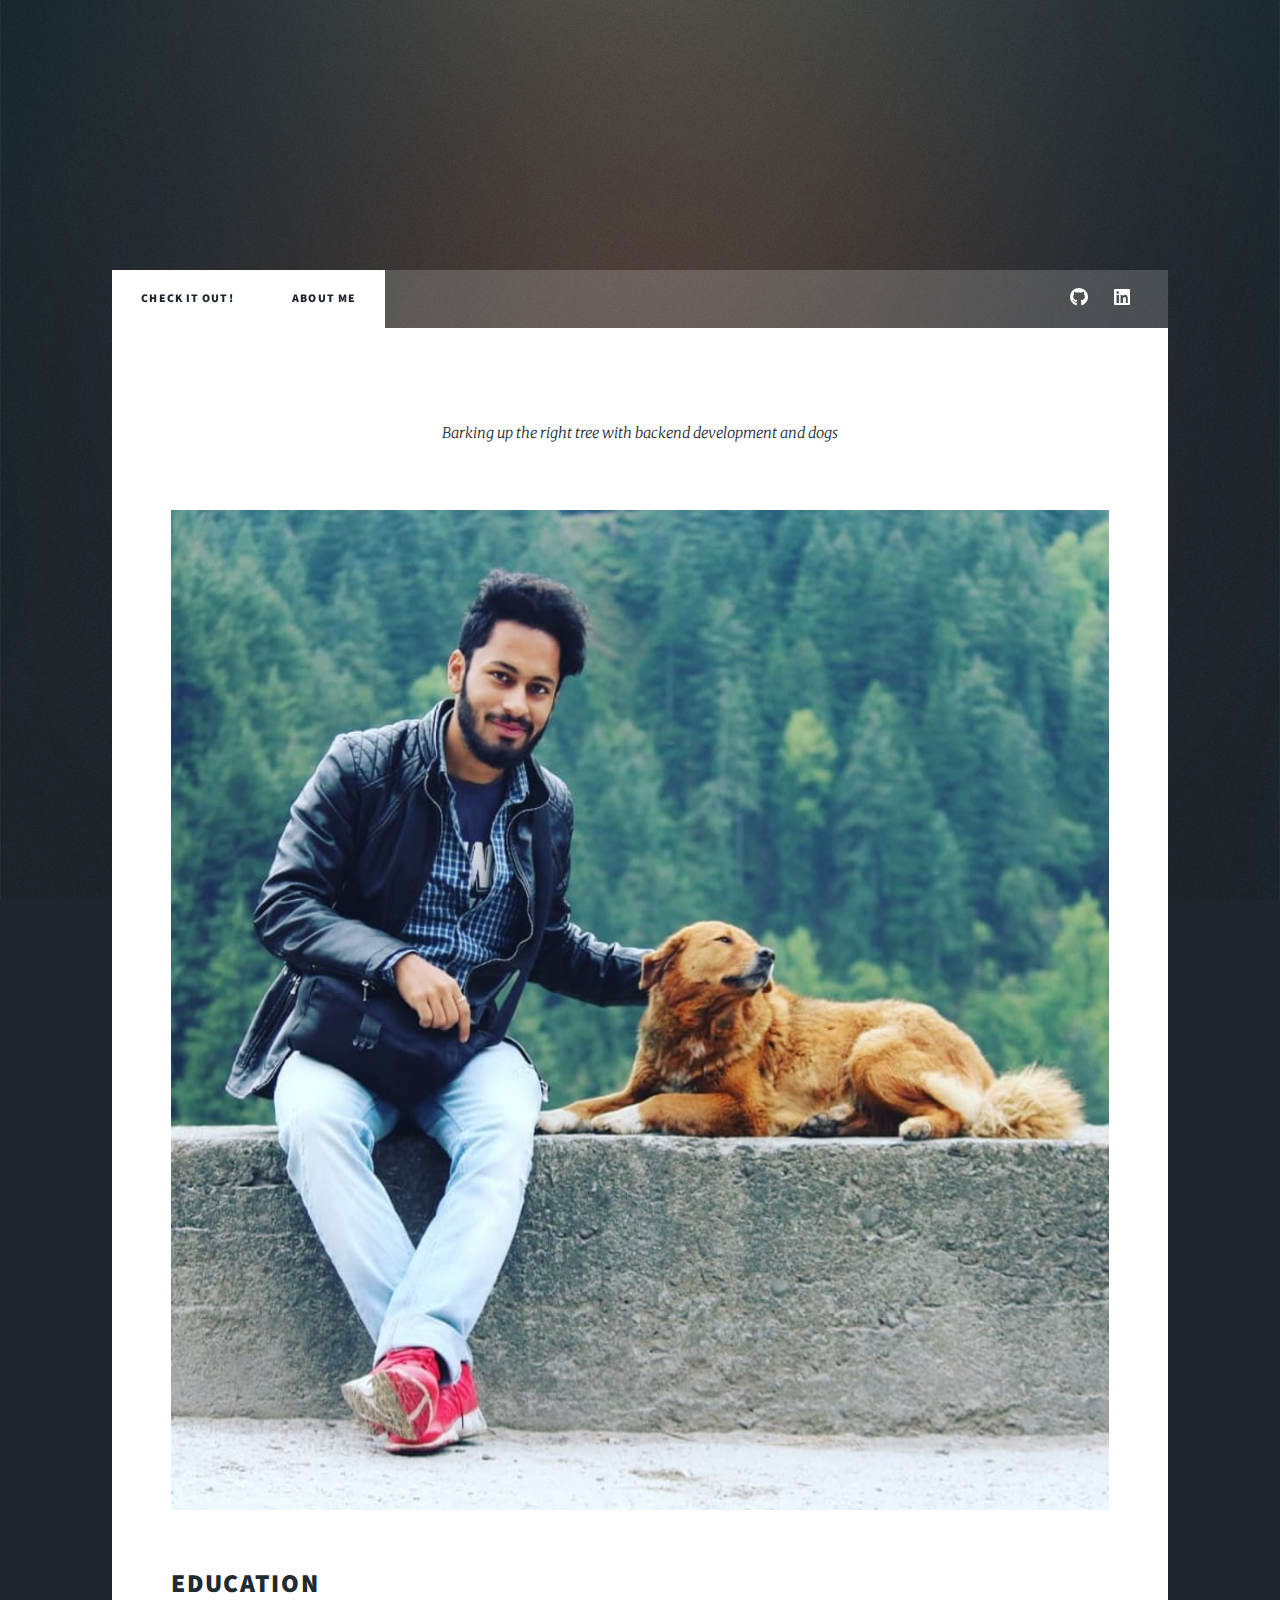
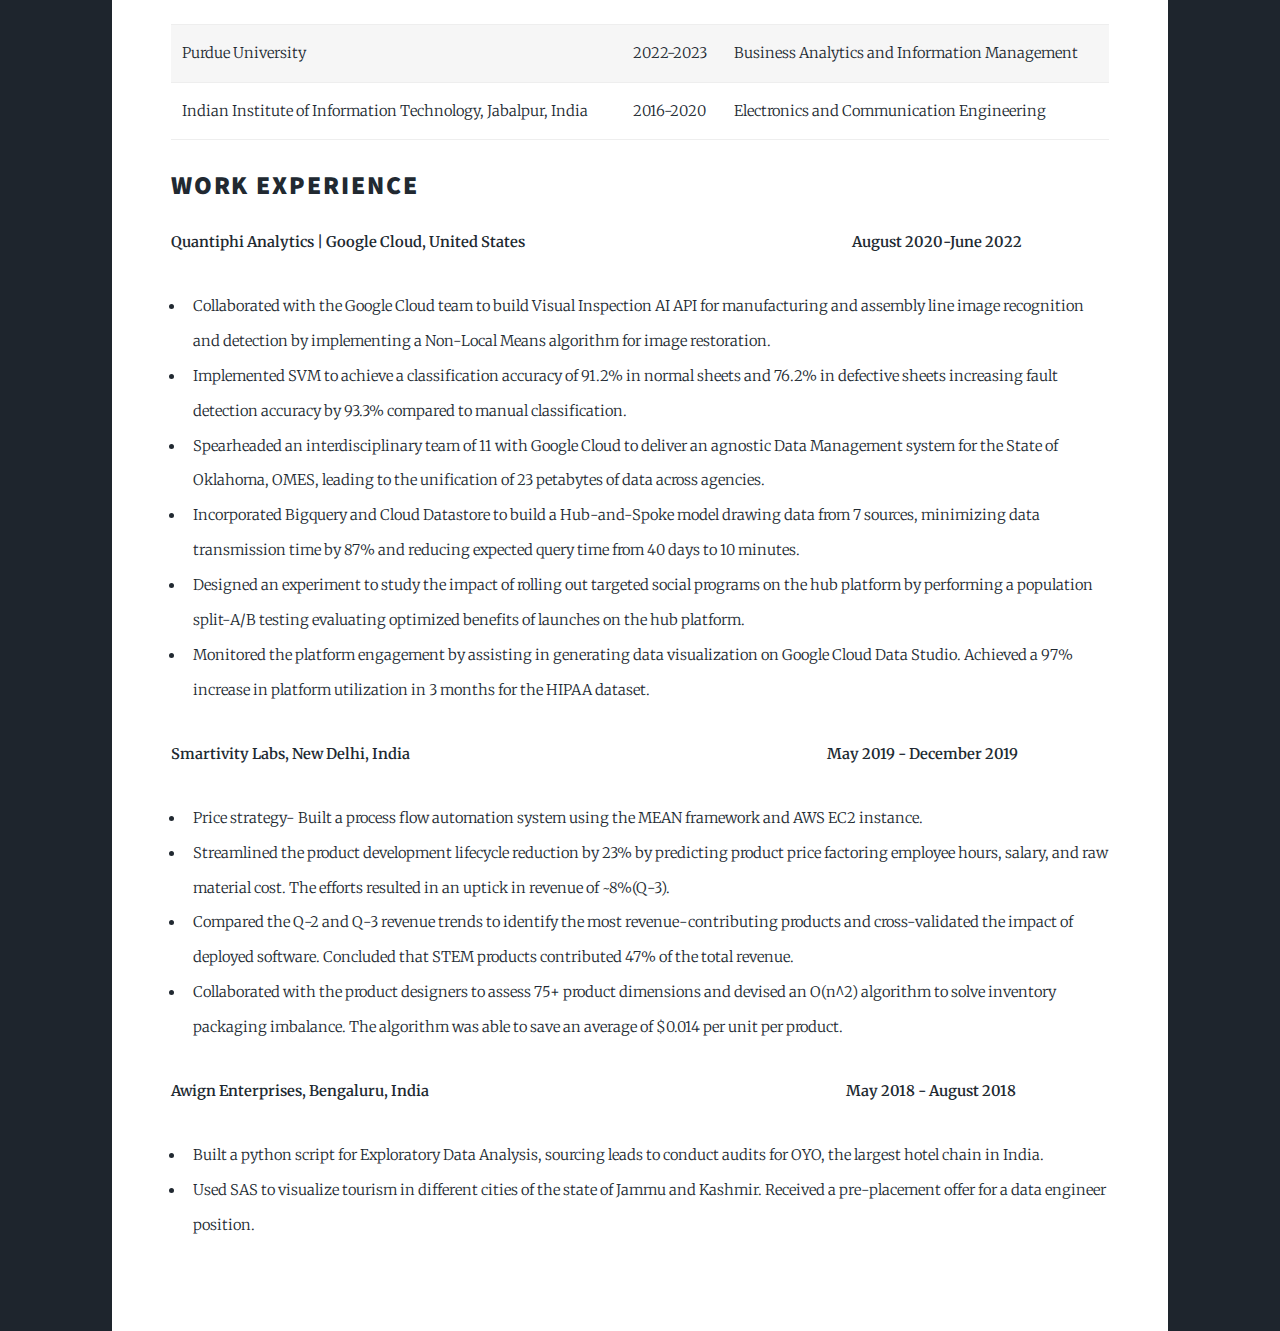
==== generic.html @ 8e13ec9f "Initial Commit" ====
<!DOCTYPE HTML>

<html>
	<head>
		<title>About Me</title>
		<meta charset="utf-8" />
		<meta name="viewport" content="width=device-width, initial-scale=1, user-scalable=no" />
		<link rel="stylesheet" href="assets/css/main.css" />
		<noscript><link rel="stylesheet" href="assets/css/noscript.css" /></noscript>
	</head>
	<body class="is-preload">

		<!-- Wrapper -->
			<div id="wrapper">

				<!-- Header -->
					<header id="header">
						<!-- <a href="" class="logo">About Me</a> -->
					</header> -->

				<!-- Nav -->
				<nav id="nav">
					<ul class="links">
						<li class="active"><a href="index.html">Check it out!</a></li>
						<li class="active"><a href="generic.html">About Me</a></li>
						<!-- x -->
					</ul>
					<ul class="icons">
						<!-- <li><a href="#" class="icon brands fa-twitter"><span class="label">Twitter</span></a></li> -->
						<!-- <li><a href="#" class="icon brands fa-facebook-f"><span class="label">Facebook</span></a></li> -->
						<!-- <li><a href="#" class="icon brands fa-instagram"><span class="label">Instagram</span></a></li> -->
						<li><a href="https://github.com/hubHarshit" class="icon brands fa-github"><span class="label">GitHub</span></a></li>
						<li><a href="https://www.linkedin.com/in/harshit-pant/" class="icon brands fa-linkedin"><span class="label">LinkedIn</span></a></li>
					</ul>
				</nav>

				<!-- Main -->
					<div id="main">

						<!-- Post -->
							<section class="post">
								<header class="major">
									<!-- <span class="date">April 25, 2017</span> -->
									<!-- <h1>Barking up the right tree with backend development and dogs</h1> -->
									<p>Barking up the right tree with backend development and dogs</p>
								</header>
								<div class="image main"><img class="profile" src="images/profile.jpeg" alt="" /></div>
								<!-- <div class="column-2a"> -->
								<h2>Education</h2>
								<table class="table-style">
									<tr>
									  <td>Purdue University</td>
									  <td>2022-2023</td>
									  <td>Business Analytics and Information Management</td>
									</tr>
									<tr>
									  <td>Indian Institute of Information Technology, Jabalpur, India</td>
									  <td>2016-2020</td>
									  <td>Electronics and Communication Engineering</td>
									</tr>
									
								  </table>
								  <!-- </div> -->
								<h2>Work Experience</h2>
								<p><b>Quantiphi Analytics | Google Cloud, United States</b> &nbsp&nbsp&nbsp&nbsp&nbsp&nbsp&nbsp&nbsp&nbsp&nbsp&nbsp&nbsp&nbsp&nbsp&nbsp&nbsp&nbsp&nbsp&nbsp&nbsp&nbsp&nbsp&nbsp&nbsp&nbsp&nbsp&nbsp&nbsp&nbsp&nbsp&nbsp&nbsp&nbsp&nbsp&nbsp&nbsp&nbsp&nbsp&nbsp&nbsp&nbsp&nbsp&nbsp&nbsp&nbsp&nbsp&nbsp&nbsp&nbsp&nbsp&nbsp&nbsp&nbsp&nbsp&nbsp&nbsp&nbsp&nbsp&nbsp&nbsp&nbsp&nbsp&nbsp&nbsp&nbsp&nbsp&nbsp&nbsp&nbsp&nbsp&nbsp&nbsp&nbsp&nbsp&nbsp&nbsp&nbsp&nbsp&nbsp&nbsp&nbsp&nbsp&nbsp&nbsp&nbsp&nbsp&nbsp&nbsp&nbsp&nbsp&nbsp&nbsp&nbsp&nbsp&nbsp&nbsp&nbsp&nbsp&nbsp&nbsp&nbsp&nbsp&nbsp&nbsp&nbsp&nbsp&nbsp <b>August 2020-June 2022</b></p>
								<!-- <p><i>Data Scientist | Framework Engineer</i></p> -->
								<ul>
									<li>Collaborated with the Google Cloud team to build Visual Inspection AI API for manufacturing and assembly line 
										image recognition and detection by implementing a Non-Local Means algorithm for image restoration.</li>
									<li>Implemented SVM to achieve a classification accuracy of 91.2% in normal sheets and 76.2% in 
										defective sheets increasing fault detection accuracy by 93.3% compared to manual classification.</li>
									<li>Spearheaded an interdisciplinary team of 11 with Google Cloud to deliver an agnostic Data Management system 
										for the State of Oklahoma, OMES, leading to the unification of 23 petabytes of data across agencies.</li>
									<li>Incorporated Bigquery and Cloud Datastore to build a Hub-and-Spoke model drawing data from 7 sources,
										minimizing data transmission time by 87% and reducing expected query time from 40 days to 10 minutes.</li>
									<li>Designed an experiment to study the impact of rolling out targeted social programs on the hub platform by 
										performing a population split-A/B testing evaluating optimized benefits of launches on the hub platform.</li>
									<li>Monitored the platform engagement by assisting in generating data visualization on Google Cloud Data Studio. 
										Achieved a 97% increase in platform utilization in 3 months for the HIPAA dataset.</li>
								</ul>
		
								
								<p><b>Smartivity Labs, New Delhi, India</b> &nbsp &nbsp &nbsp &nbsp &nbsp &nbsp &nbsp&nbsp&nbsp &nbsp&nbsp&nbsp&nbsp&nbsp&nbsp&nbsp&nbsp&nbsp&nbsp&nbsp&nbsp&nbsp&nbsp&nbsp&nbsp&nbsp&nbsp&nbsp&nbsp&nbsp&nbsp&nbsp&nbsp&nbsp&nbsp&nbsp&nbsp&nbsp&nbsp&nbsp&nbsp&nbsp&nbsp&nbsp&nbsp&nbsp&nbsp&nbsp&nbsp&nbsp&nbsp&nbsp&nbsp&nbsp&nbsp&nbsp&nbsp&nbsp&nbsp&nbsp&nbsp&nbsp&nbsp&nbsp&nbsp&nbsp&nbsp&nbsp&nbsp&nbsp&nbsp&nbsp&nbsp&nbsp&nbsp&nbsp&nbsp&nbsp&nbsp&nbsp&nbsp&nbsp&nbsp&nbsp&nbsp&nbsp&nbsp&nbsp&nbsp&nbsp&nbsp&nbsp&nbsp&nbsp&nbsp&nbsp&nbsp&nbsp&nbsp&nbsp&nbsp&nbsp&nbsp&nbsp&nbsp&nbsp&nbsp&nbsp&nbsp&nbsp&nbsp&nbsp&nbsp&nbsp&nbsp&nbsp&nbsp&nbsp&nbsp&nbsp&nbsp&nbsp&nbsp&nbsp&nbsp&nbsp&nbsp&nbsp&nbsp&nbsp <b>May 2019 - December 2019</b></p>
								<ul>
									<li>Price strategy- Built a process flow automation system using the MEAN framework and AWS EC2 instance.</li>
									<li>Streamlined the product development lifecycle reduction by 23% by predicting product price factoring employee 
										hours, salary, and raw material cost. The efforts resulted in an uptick in revenue of ~8%(Q-3).</li>
									<li>Compared the Q-2 and Q-3 revenue trends to identify the most revenue-contributing products and cross-validated 
										the impact of deployed software. Concluded that STEM products contributed 47% of the total revenue.
										</li>
									<li>Collaborated with the product designers to assess 75+ product dimensions and devised an O(n^2) algorithm to 
										solve inventory packaging imbalance. The algorithm was able to save an average of $0.014 per unit per product.</li>

								</ul>

								<p><b>Awign Enterprises, Bengaluru, India</b> &nbsp &nbsp &nbsp &nbsp &nbsp &nbsp &nbsp&nbsp&nbsp &nbsp&nbsp&nbsp&nbsp&nbsp&nbsp&nbsp&nbsp&nbsp&nbsp&nbsp&nbsp&nbsp&nbsp&nbsp&nbsp&nbsp&nbsp&nbsp&nbsp&nbsp&nbsp&nbsp&nbsp&nbsp&nbsp&nbsp&nbsp&nbsp&nbsp&nbsp&nbsp&nbsp&nbsp&nbsp&nbsp&nbsp&nbsp&nbsp&nbsp&nbsp&nbsp&nbsp&nbsp&nbsp&nbsp&nbsp&nbsp&nbsp&nbsp&nbsp&nbsp&nbsp&nbsp&nbsp&nbsp&nbsp&nbsp&nbsp&nbsp&nbsp&nbsp&nbsp&nbsp&nbsp&nbsp&nbsp&nbsp&nbsp&nbsp&nbsp&nbsp&nbsp&nbsp&nbsp&nbsp&nbsp&nbsp&nbsp&nbsp&nbsp&nbsp&nbsp&nbsp&nbsp&nbsp&nbsp&nbsp&nbsp&nbsp&nbsp&nbsp&nbsp&nbsp&nbsp&nbsp&nbsp&nbsp&nbsp&nbsp&nbsp&nbsp&nbsp&nbsp&nbsp&nbsp&nbsp&nbsp&nbsp&nbsp&nbsp&nbsp&nbsp&nbsp&nbsp&nbsp&nbsp&nbsp&nbsp&nbsp&nbsp <b>May 2018 - August 2018</b></p>
								<ul>
									<li>Built a python script for Exploratory Data Analysis, sourcing leads to conduct audits for OYO, the largest 
										hotel chain in India.</li>
									<li>Used SAS to visualize tourism in different cities of the state of Jammu and Kashmir. Received a pre-placement
										offer for a data engineer position.</li>
									
								</ul>
							</section>

					</div>

				

		<!-- Scripts -->
			<script src="assets/js/jquery.min.js"></script>
			<script src="assets/js/jquery.scrollex.min.js"></script>
			<script src="assets/js/jquery.scrolly.min.js"></script>
			<script src="assets/js/browser.min.js"></script>
			<script src="assets/js/breakpoints.min.js"></script>
			<script src="assets/js/util.js"></script>
			<script src="assets/js/main.js"></script>

	</body>
</html>
---- assets/css/main.css ----
@import url(fontawesome-all.min.css);
@import url("https://fonts.googleapis.com/css?family=Merriweather:300,700,300italic,700italic|Source+Sans+Pro:900");

/*
	Massively by HTML5 UP
	html5up.net | @ajlkn
	Free for personal and commercial use under the CCA 3.0 license (html5up.net/license)
*/

html, body, div, span, applet, object,
iframe, h1, h2, h3, h4, h5, h6, p, blockquote,
pre, a, abbr, acronym, address, big, cite,
code, del, dfn, em, img, ins, kbd, q, s, samp,
small, strike, strong, sub, sup, tt, var, b,
u, i, center, dl, dt, dd, ol, ul, li, fieldset,
form, label, legend, table, caption, tbody,
tfoot, thead, tr, th, td, article, aside,
canvas, details, embed, figure, figcaption,
footer, header, hgroup, menu, nav, output, ruby,
section, summary, time, mark, audio, video {
	margin: 0;
	padding: 0;
	border: 0;
	font-size: 100%;
	font: inherit;
	vertical-align: baseline;}

article, aside, details, figcaption, figure,
footer, header, hgroup, menu, nav, section {
	display: block;}

body {
	line-height: 1;
}

ol, ul {
	list-style: none;
}

blockquote, q {
	quotes: none;
}

	blockquote:before, blockquote:after, q:before, q:after {
		content: '';
		content: none;
	}

table {
	border-collapse: collapse;
	border-spacing: 0;
}

body {
	-webkit-text-size-adjust: none;
}

mark {
	background-color: transparent;
	color: inherit;
}

input::-moz-focus-inner {
	border: 0;
	padding: 0;
}

input, select, textarea {
	-moz-appearance: none;
	-webkit-appearance: none;
	-ms-appearance: none;
	appearance: none;
}

/* Basic */

	@-ms-viewport {
		width: device-width;
	}

	body {
		-ms-overflow-style: scrollbar;
	}

	@media screen and (max-width: 480px) {

		html, body {
			min-width: 320px;
		}

	}

	html {
		box-sizing: border-box;
	}

	*, *:before, *:after {
		box-sizing: inherit;
	}

	body {
		background-color: #1e252d;
	}

		body.is-preload *, body.is-preload *:before, body.is-preload *:after {
			-moz-animation: none !important;
			-webkit-animation: none !important;
			-ms-animation: none !important;
			animation: none !important;
			-moz-transition: none !important;
			-webkit-transition: none !important;
			-ms-transition: none !important;
			transition: none !important;
		}

/* Type */

	html {
		font-size: 16pt;
	}

		@media screen and (max-width: 1680px) {

			html {
				font-size: 12pt;
			}

		}

		@media screen and (max-width: 1280px) {

			html {
				font-size: 11pt;
			}

		}

		@media screen and (max-width: 360px) {

			html {
				font-size: 10pt;
			}

		}



		.column-2a {
			float: left;
			width: 45%;
			padding: 40px;
			padding-left:70px;
			padding-right: 70px;
			padding-bottom:60px;
			height:450px;
			margin:30px;
			margin-right:30px;
			margin-bottom: 40px;
			background-color:white;
		  }

	body {
		color: #212931;
	}
	.profile{
		height: 1000px;
		width:auto;
	}

	body, input, select, textarea {
		font-family: "Merriweather", Georgia, serif;
		font-weight: 300;
		font-size: 1rem;
		line-height: 2.375;
	}

	a {
		-moz-transition: color 0.2s ease-in-out, background-color 0.2s ease-in-out, border-color 0.2s ease-in-out, box-shadow 0.2s ease-in-out;
		-webkit-transition: color 0.2s ease-in-out, background-color 0.2s ease-in-out, border-color 0.2s ease-in-out, box-shadow 0.2s ease-in-out;
		-ms-transition: color 0.2s ease-in-out, background-color 0.2s ease-in-out, border-color 0.2s ease-in-out, box-shadow 0.2s ease-in-out;
		transition: color 0.2s ease-in-out, background-color 0.2s ease-in-out, border-color 0.2s ease-in-out, box-shadow 0.2s ease-in-out;
		border-bottom: dotted 1px;
		text-decoration: none;
	}

		a:hover {
			border-bottom-color: transparent;
		}

	strong, b {
		font-weight: 600;
	}

	em, i {
		font-style: italic;
	}

	p {
		text-align: justify;
		margin: 0 0 2rem 0;
	}

	h1, h2, h3, h4, h5, h6 {
		font-family: "Source Sans Pro", Helvetica, sans-serif;
		font-weight: 900;
		line-height: 1.5;
		letter-spacing: 0.075em;
		text-transform: uppercase;
		margin: 0 0 1rem 0;
	}

		h1 a, h2 a, h3 a, h4 a, h5 a, h6 a {
			border-bottom: 0;
			color: inherit;
			text-decoration: none;
		}

	h1 {
		font-size: 4rem;
		line-height: 1.1;
		margin: 0 0 2rem 0;
	}

	h2 {
		font-size: 1.75rem;
		line-height: 1.3;
		margin: 0 0 1.5rem 0;
	}

	h3 {
		font-size: 1.25rem;
		margin: 0 0 1.5rem 0;
	}

	h4 {
		font-size: 1rem;
	}

	h5 {
		font-size: 0.9rem;
	}

	h6 {
		font-size: 0.8rem;
	}

	sub {
		font-size: 0.8rem;
		position: relative;
		top: 0.5rem;
	}

	sup {
		font-size: 0.8rem;
		position: relative;
		top: -0.5rem;
	}

	blockquote {
		border-left: solid 4px;
		font-style: italic;
		margin: 0 0 2rem 0;
		padding: 0.5rem 0 0.5rem 2rem;
	}

	code {
		border: solid 2px;
		font-family: "Courier New", monospace;
		font-size: 0.9rem;
		margin: 0 0.25rem;
		padding: 0.25rem 0.65rem;
	}

	pre {
		-webkit-overflow-scrolling: touch;
		font-family: "Courier New", monospace;
		font-size: 0.9rem;
		margin: 0 0 2rem 0;
	}

		pre code {
			display: block;
			line-height: 1.75;
			padding: 1rem 1.5rem;
			overflow-x: auto;
		}

	hr {
		border: 0;
		border-bottom: solid 2px;
		margin: 3rem 0;
	}

		hr.major {
			margin: 5rem 0;
		}

	.align-left {
		text-align: left;
	}

	.align-center {
		text-align: center;
	}

	.align-right {
		text-align: right;
	}

	input, select, textarea {
		color: #212931;
	}

	a {
		color: #212931;
		border-bottom-color: rgba(33, 41, 49, 0.5);
	}

		a:hover {
			border-bottom-color: transparent;
			color: #18bfef !important;
		}

	strong, b {
		color: #212931;
	}

	h1, h2, h3, h4, h5, h6 {
		color: #212931;
	}

	blockquote {
		border-left-color: #eeeeee;
	}

	code {
		background: rgba(220, 220, 220, 0.25);
		border-color: #eeeeee;
	}

	hr {
		border-bottom-color: #eeeeee;
	}

/* Row */

	.row {
		display: flex;
		flex-wrap: wrap;
		box-sizing: border-box;
		align-items: stretch;
	}

		.row > * {
			box-sizing: border-box;
		}

		.row.gtr-uniform > * > :last-child {
			margin-bottom: 0;
		}

		.row.aln-left {
			justify-content: flex-start;
		}

		.row.aln-center {
			justify-content: center;
		}

		.row.aln-right {
			justify-content: flex-end;
		}

		.row.aln-top {
			align-items: flex-start;
		}

		.row.aln-middle {
			align-items: center;
		}

		.row.aln-bottom {
			align-items: flex-end;
		}

		.row > .imp {
			order: -1;
		}

		.row > .col-1 {
			width: 8.33333%;
		}

		.row > .off-1 {
			margin-left: 8.33333%;
		}

		.row > .col-2 {
			width: 16.66667%;
		}

		.row > .off-2 {
			margin-left: 16.66667%;
		}

		.row > .col-3 {
			width: 25%;
		}

		.row > .off-3 {
			margin-left: 25%;
		}

		.row > .col-4 {
			width: 33.33333%;
		}

		.row > .off-4 {
			margin-left: 33.33333%;
		}

		.row > .col-5 {
			width: 41.66667%;
		}

		.row > .off-5 {
			margin-left: 41.66667%;
		}

		.row > .col-6 {
			width: 50%;
		}

		.row > .off-6 {
			margin-left: 50%;
		}

		.row > .col-7 {
			width: 58.33333%;
		}

		.row > .off-7 {
			margin-left: 58.33333%;
		}

		.row > .col-8 {
			width: 66.66667%;
		}

		.row > .off-8 {
			margin-left: 66.66667%;
		}

		.row > .col-9 {
			width: 75%;
		}

		.row > .off-9 {
			margin-left: 75%;
		}

		.row > .col-10 {
			width: 83.33333%;
		}

		.row > .off-10 {
			margin-left: 83.33333%;
		}

		.row > .col-11 {
			width: 91.66667%;
		}

		.row > .off-11 {
			margin-left: 91.66667%;
		}

		.row > .col-12 {
			width: 100%;
		}

		.row > .off-12 {
			margin-left: 100%;
		}

		.row.gtr-0 {
			margin-top: 0;
			margin-left: 0rem;
		}

			.row.gtr-0 > * {
				padding: 0 0 0 0rem;
			}

			.row.gtr-0.gtr-uniform {
				margin-top: 0rem;
			}

				.row.gtr-0.gtr-uniform > * {
					padding-top: 0rem;
				}

		.row.gtr-25 {
			margin-top: 0;
			margin-left: -0.375rem;
		}

			.row.gtr-25 > * {
				padding: 0 0 0 0.375rem;
			}

			.row.gtr-25.gtr-uniform {
				margin-top: -0.375rem;
			}

				.row.gtr-25.gtr-uniform > * {
					padding-top: 0.375rem;
				}

		.row.gtr-50 {
			margin-top: 0;
			margin-left: -0.75rem;
		}

			.row.gtr-50 > * {
				padding: 0 0 0 0.75rem;
			}

			.row.gtr-50.gtr-uniform {
				margin-top: -0.75rem;
			}

				.row.gtr-50.gtr-uniform > * {
					padding-top: 0.75rem;
				}

		.row {
			margin-top: 0;
			margin-left: -1.5rem;
		}

			.row > * {
				padding: 0 0 0 1.5rem;
			}

			.row.gtr-uniform {
				margin-top: -1.5rem;
			}

				.row.gtr-uniform > * {
					padding-top: 1.5rem;
				}

		.row.gtr-150 {
			margin-top: 0;
			margin-left: -2.25rem;
		}

			.row.gtr-150 > * {
				padding: 0 0 0 2.25rem;
			}

			.row.gtr-150.gtr-uniform {
				margin-top: -2.25rem;
			}

				.row.gtr-150.gtr-uniform > * {
					padding-top: 2.25rem;
				}

		.row.gtr-200 {
			margin-top: 0;
			margin-left: -3rem;
		}

			.row.gtr-200 > * {
				padding: 0 0 0 3rem;
			}

			.row.gtr-200.gtr-uniform {
				margin-top: -3rem;
			}

				.row.gtr-200.gtr-uniform > * {
					padding-top: 3rem;
				}

		@media screen and (max-width: 1680px) {

			.row {
				display: flex;
				flex-wrap: wrap;
				box-sizing: border-box;
				align-items: stretch;
			}

				.row > * {
					box-sizing: border-box;
				}

				.row.gtr-uniform > * > :last-child {
					margin-bottom: 0;
				}

				.row.aln-left {
					justify-content: flex-start;
				}

				.row.aln-center {
					justify-content: center;
				}

				.row.aln-right {
					justify-content: flex-end;
				}

				.row.aln-top {
					align-items: flex-start;
				}

				.row.aln-middle {
					align-items: center;
				}

				.row.aln-bottom {
					align-items: flex-end;
				}

				.row > .imp-xlarge {
					order: -1;
				}

				.row > .col-1-xlarge {
					width: 8.33333%;
				}

				.row > .off-1-xlarge {
					margin-left: 8.33333%;
				}

				.row > .col-2-xlarge {
					width: 16.66667%;
				}

				.row > .off-2-xlarge {
					margin-left: 16.66667%;
				}

				.row > .col-3-xlarge {
					width: 25%;
				}

				.row > .off-3-xlarge {
					margin-left: 25%;
				}

				.row > .col-4-xlarge {
					width: 33.33333%;
				}

				.row > .off-4-xlarge {
					margin-left: 33.33333%;
				}

				.row > .col-5-xlarge {
					width: 41.66667%;
				}

				.row > .off-5-xlarge {
					margin-left: 41.66667%;
				}

				.row > .col-6-xlarge {
					width: 50%;
				}

				.row > .off-6-xlarge {
					margin-left: 50%;
				}

				.row > .col-7-xlarge {
					width: 58.33333%;
				}

				.row > .off-7-xlarge {
					margin-left: 58.33333%;
				}

				.row > .col-8-xlarge {
					width: 66.66667%;
				}

				.row > .off-8-xlarge {
					margin-left: 66.66667%;
				}

				.row > .col-9-xlarge {
					width: 75%;
				}

				.row > .off-9-xlarge {
					margin-left: 75%;
				}

				.row > .col-10-xlarge {
					width: 83.33333%;
				}

				.row > .off-10-xlarge {
					margin-left: 83.33333%;
				}

				.row > .col-11-xlarge {
					width: 91.66667%;
				}

				.row > .off-11-xlarge {
					margin-left: 91.66667%;
				}

				.row > .col-12-xlarge {
					width: 100%;
				}

				.row > .off-12-xlarge {
					margin-left: 100%;
				}

				.row.gtr-0 {
					margin-top: 0;
					margin-left: 0rem;
				}

					.row.gtr-0 > * {
						padding: 0 0 0 0rem;
					}

					.row.gtr-0.gtr-uniform {
						margin-top: 0rem;
					}

						.row.gtr-0.gtr-uniform > * {
							padding-top: 0rem;
						}

				.row.gtr-25 {
					margin-top: 0;
					margin-left: -0.375rem;
				}

					.row.gtr-25 > * {
						padding: 0 0 0 0.375rem;
					}

					.row.gtr-25.gtr-uniform {
						margin-top: -0.375rem;
					}

						.row.gtr-25.gtr-uniform > * {
							padding-top: 0.375rem;
						}

				.row.gtr-50 {
					margin-top: 0;
					margin-left: -0.75rem;
				}

					.row.gtr-50 > * {
						padding: 0 0 0 0.75rem;
					}

					.row.gtr-50.gtr-uniform {
						margin-top: -0.75rem;
					}

						.row.gtr-50.gtr-uniform > * {
							padding-top: 0.75rem;
						}

				.row {
					margin-top: 0;
					margin-left: -1.5rem;
				}

					.row > * {
						padding: 0 0 0 1.5rem;
					}

					.row.gtr-uniform {
						margin-top: -1.5rem;
					}

						.row.gtr-uniform > * {
							padding-top: 1.5rem;
						}

				.row.gtr-150 {
					margin-top: 0;
					margin-left: -2.25rem;
				}

					.row.gtr-150 > * {
						padding: 0 0 0 2.25rem;
					}

					.row.gtr-150.gtr-uniform {
						margin-top: -2.25rem;
					}

						.row.gtr-150.gtr-uniform > * {
							padding-top: 2.25rem;
						}

				.row.gtr-200 {
					margin-top: 0;
					margin-left: -3rem;
				}

					.row.gtr-200 > * {
						padding: 0 0 0 3rem;
					}

					.row.gtr-200.gtr-uniform {
						margin-top: -3rem;
					}

						.row.gtr-200.gtr-uniform > * {
							padding-top: 3rem;
						}

		}

		@media screen and (max-width: 1280px) {

			.row {
				display: flex;
				flex-wrap: wrap;
				box-sizing: border-box;
				align-items: stretch;
			}

				.row > * {
					box-sizing: border-box;
				}

				.row.gtr-uniform > * > :last-child {
					margin-bottom: 0;
				}

				.row.aln-left {
					justify-content: flex-start;
				}

				.row.aln-center {
					justify-content: center;
				}

				.row.aln-right {
					justify-content: flex-end;
				}

				.row.aln-top {
					align-items: flex-start;
				}

				.row.aln-middle {
					align-items: center;
				}

				.row.aln-bottom {
					align-items: flex-end;
				}

				.row > .imp-large {
					order: -1;
				}

				.row > .col-1-large {
					width: 8.33333%;
				}

				.row > .off-1-large {
					margin-left: 8.33333%;
				}

				.row > .col-2-large {
					width: 16.66667%;
				}

				.row > .off-2-large {
					margin-left: 16.66667%;
				}

				.row > .col-3-large {
					width: 25%;
				}

				.row > .off-3-large {
					margin-left: 25%;
				}

				.row > .col-4-large {
					width: 33.33333%;
				}

				.row > .off-4-large {
					margin-left: 33.33333%;
				}

				.row > .col-5-large {
					width: 41.66667%;
				}

				.row > .off-5-large {
					margin-left: 41.66667%;
				}

				.row > .col-6-large {
					width: 50%;
				}

				.row > .off-6-large {
					margin-left: 50%;
				}

				.row > .col-7-large {
					width: 58.33333%;
				}

				.row > .off-7-large {
					margin-left: 58.33333%;
				}

				.row > .col-8-large {
					width: 66.66667%;
				}

				.row > .off-8-large {
					margin-left: 66.66667%;
				}

				.row > .col-9-large {
					width: 75%;
				}

				.row > .off-9-large {
					margin-left: 75%;
				}

				.row > .col-10-large {
					width: 83.33333%;
				}

				.row > .off-10-large {
					margin-left: 83.33333%;
				}

				.row > .col-11-large {
					width: 91.66667%;
				}

				.row > .off-11-large {
					margin-left: 91.66667%;
				}

				.row > .col-12-large {
					width: 100%;
				}

				.row > .off-12-large {
					margin-left: 100%;
				}

				.row.gtr-0 {
					margin-top: 0;
					margin-left: 0rem;
				}

					.row.gtr-0 > * {
						padding: 0 0 0 0rem;
					}

					.row.gtr-0.gtr-uniform {
						margin-top: 0rem;
					}

						.row.gtr-0.gtr-uniform > * {
							padding-top: 0rem;
						}

				.row.gtr-25 {
					margin-top: 0;
					margin-left: -0.375rem;
				}

					.row.gtr-25 > * {
						padding: 0 0 0 0.375rem;
					}

					.row.gtr-25.gtr-uniform {
						margin-top: -0.375rem;
					}

						.row.gtr-25.gtr-uniform > * {
							padding-top: 0.375rem;
						}

				.row.gtr-50 {
					margin-top: 0;
					margin-left: -0.75rem;
				}

					.row.gtr-50 > * {
						padding: 0 0 0 0.75rem;
					}

					.row.gtr-50.gtr-uniform {
						margin-top: -0.75rem;
					}

						.row.gtr-50.gtr-uniform > * {
							padding-top: 0.75rem;
						}

				.row {
					margin-top: 0;
					margin-left: -1.5rem;
				}

					.row > * {
						padding: 0 0 0 1.5rem;
					}

					.row.gtr-uniform {
						margin-top: -1.5rem;
					}

						.row.gtr-uniform > * {
							padding-top: 1.5rem;
						}

				.row.gtr-150 {
					margin-top: 0;
					margin-left: -2.25rem;
				}

					.row.gtr-150 > * {
						padding: 0 0 0 2.25rem;
					}

					.row.gtr-150.gtr-uniform {
						margin-top: -2.25rem;
					}

						.row.gtr-150.gtr-uniform > * {
							padding-top: 2.25rem;
						}

				.row.gtr-200 {
					margin-top: 0;
					margin-left: -3rem;
				}

					.row.gtr-200 > * {
						padding: 0 0 0 3rem;
					}

					.row.gtr-200.gtr-uniform {
						margin-top: -3rem;
					}

						.row.gtr-200.gtr-uniform > * {
							padding-top: 3rem;
						}

		}

		@media screen and (max-width: 980px) {

			.row {
				display: flex;
				flex-wrap: wrap;
				box-sizing: border-box;
				align-items: stretch;
			}

				.row > * {
					box-sizing: border-box;
				}

				.row.gtr-uniform > * > :last-child {
					margin-bottom: 0;
				}

				.row.aln-left {
					justify-content: flex-start;
				}

				.row.aln-center {
					justify-content: center;
				}

				.row.aln-right {
					justify-content: flex-end;
				}

				.row.aln-top {
					align-items: flex-start;
				}

				.row.aln-middle {
					align-items: center;
				}

				.row.aln-bottom {
					align-items: flex-end;
				}

				.row > .imp-medium {
					order: -1;
				}

				.row > .col-1-medium {
					width: 8.33333%;
				}

				.row > .off-1-medium {
					margin-left: 8.33333%;
				}

				.row > .col-2-medium {
					width: 16.66667%;
				}

				.row > .off-2-medium {
					margin-left: 16.66667%;
				}

				.row > .col-3-medium {
					width: 25%;
				}

				.row > .off-3-medium {
					margin-left: 25%;
				}

				.row > .col-4-medium {
					width: 33.33333%;
				}

				.row > .off-4-medium {
					margin-left: 33.33333%;
				}

				.row > .col-5-medium {
					width: 41.66667%;
				}

				.row > .off-5-medium {
					margin-left: 41.66667%;
				}

				.row > .col-6-medium {
					width: 50%;
				}

				.row > .off-6-medium {
					margin-left: 50%;
				}

				.row > .col-7-medium {
					width: 58.33333%;
				}

				.row > .off-7-medium {
					margin-left: 58.33333%;
				}

				.row > .col-8-medium {
					width: 66.66667%;
				}

				.row > .off-8-medium {
					margin-left: 66.66667%;
				}

				.row > .col-9-medium {
					width: 75%;
				}

				.row > .off-9-medium {
					margin-left: 75%;
				}

				.row > .col-10-medium {
					width: 83.33333%;
				}

				.row > .off-10-medium {
					margin-left: 83.33333%;
				}

				.row > .col-11-medium {
					width: 91.66667%;
				}

				.row > .off-11-medium {
					margin-left: 91.66667%;
				}

				.row > .col-12-medium {
					width: 100%;
				}

				.row > .off-12-medium {
					margin-left: 100%;
				}

				.row.gtr-0 {
					margin-top: 0;
					margin-left: 0rem;
				}

					.row.gtr-0 > * {
						padding: 0 0 0 0rem;
					}

					.row.gtr-0.gtr-uniform {
						margin-top: 0rem;
					}

						.row.gtr-0.gtr-uniform > * {
							padding-top: 0rem;
						}

				.row.gtr-25 {
					margin-top: 0;
					margin-left: -0.375rem;
				}

					.row.gtr-25 > * {
						padding: 0 0 0 0.375rem;
					}

					.row.gtr-25.gtr-uniform {
						margin-top: -0.375rem;
					}

						.row.gtr-25.gtr-uniform > * {
							padding-top: 0.375rem;
						}

				.row.gtr-50 {
					margin-top: 0;
					margin-left: -0.75rem;
				}

					.row.gtr-50 > * {
						padding: 0 0 0 0.75rem;
					}

					.row.gtr-50.gtr-uniform {
						margin-top: -0.75rem;
					}

						.row.gtr-50.gtr-uniform > * {
							padding-top: 0.75rem;
						}

				.row {
					margin-top: 0;
					margin-left: -1.5rem;
				}

					.row > * {
						padding: 0 0 0 1.5rem;
					}

					.row.gtr-uniform {
						margin-top: -1.5rem;
					}

						.row.gtr-uniform > * {
							padding-top: 1.5rem;
						}

				.row.gtr-150 {
					margin-top: 0;
					margin-left: -2.25rem;
				}

					.row.gtr-150 > * {
						padding: 0 0 0 2.25rem;
					}

					.row.gtr-150.gtr-uniform {
						margin-top: -2.25rem;
					}

						.row.gtr-150.gtr-uniform > * {
							padding-top: 2.25rem;
						}

				.row.gtr-200 {
					margin-top: 0;
					margin-left: -3rem;
				}

					.row.gtr-200 > * {
						padding: 0 0 0 3rem;
					}

					.row.gtr-200.gtr-uniform {
						margin-top: -3rem;
					}

						.row.gtr-200.gtr-uniform > * {
							padding-top: 3rem;
						}

		}

		@media screen and (max-width: 736px) {

			.row {
				display: flex;
				flex-wrap: wrap;
				box-sizing: border-box;
				align-items: stretch;
			}

				.row > * {
					box-sizing: border-box;
				}

				.row.gtr-uniform > * > :last-child {
					margin-bottom: 0;
				}

				.row.aln-left {
					justify-content: flex-start;
				}

				.row.aln-center {
					justify-content: center;
				}

				.row.aln-right {
					justify-content: flex-end;
				}

				.row.aln-top {
					align-items: flex-start;
				}

				.row.aln-middle {
					align-items: center;
				}

				.row.aln-bottom {
					align-items: flex-end;
				}

				.row > .imp-small {
					order: -1;
				}

				.row > .col-1-small {
					width: 8.33333%;
				}

				.row > .off-1-small {
					margin-left: 8.33333%;
				}

				.row > .col-2-small {
					width: 16.66667%;
				}

				.row > .off-2-small {
					margin-left: 16.66667%;
				}

				.row > .col-3-small {
					width: 25%;
				}

				.row > .off-3-small {
					margin-left: 25%;
				}

				.row > .col-4-small {
					width: 33.33333%;
				}

				.row > .off-4-small {
					margin-left: 33.33333%;
				}

				.row > .col-5-small {
					width: 41.66667%;
				}

				.row > .off-5-small {
					margin-left: 41.66667%;
				}

				.row > .col-6-small {
					width: 50%;
				}

				.row > .off-6-small {
					margin-left: 50%;
				}

				.row > .col-7-small {
					width: 58.33333%;
				}

				.row > .off-7-small {
					margin-left: 58.33333%;
				}

				.row > .col-8-small {
					width: 66.66667%;
				}

				.row > .off-8-small {
					margin-left: 66.66667%;
				}

				.row > .col-9-small {
					width: 75%;
				}

				.row > .off-9-small {
					margin-left: 75%;
				}

				.row > .col-10-small {
					width: 83.33333%;
				}

				.row > .off-10-small {
					margin-left: 83.33333%;
				}

				.row > .col-11-small {
					width: 91.66667%;
				}

				.row > .off-11-small {
					margin-left: 91.66667%;
				}

				.row > .col-12-small {
					width: 100%;
				}

				.row > .off-12-small {
					margin-left: 100%;
				}

				.row.gtr-0 {
					margin-top: 0;
					margin-left: 0rem;
				}

					.row.gtr-0 > * {
						padding: 0 0 0 0rem;
					}

					.row.gtr-0.gtr-uniform {
						margin-top: 0rem;
					}

						.row.gtr-0.gtr-uniform > * {
							padding-top: 0rem;
						}

				.row.gtr-25 {
					margin-top: 0;
					margin-left: -0.375rem;
				}

					.row.gtr-25 > * {
						padding: 0 0 0 0.375rem;
					}

					.row.gtr-25.gtr-uniform {
						margin-top: -0.375rem;
					}

						.row.gtr-25.gtr-uniform > * {
							padding-top: 0.375rem;
						}

				.row.gtr-50 {
					margin-top: 0;
					margin-left: -0.75rem;
				}

					.row.gtr-50 > * {
						padding: 0 0 0 0.75rem;
					}

					.row.gtr-50.gtr-uniform {
						margin-top: -0.75rem;
					}

						.row.gtr-50.gtr-uniform > * {
							padding-top: 0.75rem;
						}

				.row {
					margin-top: 0;
					margin-left: -1.5rem;
				}

					.row > * {
						padding: 0 0 0 1.5rem;
					}

					.row.gtr-uniform {
						margin-top: -1.5rem;
					}

						.row.gtr-uniform > * {
							padding-top: 1.5rem;
						}

				.row.gtr-150 {
					margin-top: 0;
					margin-left: -2.25rem;
				}

					.row.gtr-150 > * {
						padding: 0 0 0 2.25rem;
					}

					.row.gtr-150.gtr-uniform {
						margin-top: -2.25rem;
					}

						.row.gtr-150.gtr-uniform > * {
							padding-top: 2.25rem;
						}

				.row.gtr-200 {
					margin-top: 0;
					margin-left: -3rem;
				}

					.row.gtr-200 > * {
						padding: 0 0 0 3rem;
					}

					.row.gtr-200.gtr-uniform {
						margin-top: -3rem;
					}

						.row.gtr-200.gtr-uniform > * {
							padding-top: 3rem;
						}

		}

		@media screen and (max-width: 480px) {

			.row {
				display: flex;
				flex-wrap: wrap;
				box-sizing: border-box;
				align-items: stretch;
			}

				.row > * {
					box-sizing: border-box;
				}

				.row.gtr-uniform > * > :last-child {
					margin-bottom: 0;
				}

				.row.aln-left {
					justify-content: flex-start;
				}

				.row.aln-center {
					justify-content: center;
				}

				.row.aln-right {
					justify-content: flex-end;
				}

				.row.aln-top {
					align-items: flex-start;
				}

				.row.aln-middle {
					align-items: center;
				}

				.row.aln-bottom {
					align-items: flex-end;
				}

				.row > .imp-xsmall {
					order: -1;
				}

				.row > .col-1-xsmall {
					width: 8.33333%;
				}

				.row > .off-1-xsmall {
					margin-left: 8.33333%;
				}

				.row > .col-2-xsmall {
					width: 16.66667%;
				}

				.row > .off-2-xsmall {
					margin-left: 16.66667%;
				}

				.row > .col-3-xsmall {
					width: 25%;
				}

				.row > .off-3-xsmall {
					margin-left: 25%;
				}

				.row > .col-4-xsmall {
					width: 33.33333%;
				}

				.row > .off-4-xsmall {
					margin-left: 33.33333%;
				}

				.row > .col-5-xsmall {
					width: 41.66667%;
				}

				.row > .off-5-xsmall {
					margin-left: 41.66667%;
				}

				.row > .col-6-xsmall {
					width: 50%;
				}

				.row > .off-6-xsmall {
					margin-left: 50%;
				}

				.row > .col-7-xsmall {
					width: 58.33333%;
				}

				.row > .off-7-xsmall {
					margin-left: 58.33333%;
				}

				.row > .col-8-xsmall {
					width: 66.66667%;
				}

				.row > .off-8-xsmall {
					margin-left: 66.66667%;
				}

				.row > .col-9-xsmall {
					width: 75%;
				}

				.row > .off-9-xsmall {
					margin-left: 75%;
				}

				.row > .col-10-xsmall {
					width: 83.33333%;
				}

				.row > .off-10-xsmall {
					margin-left: 83.33333%;
				}

				.row > .col-11-xsmall {
					width: 91.66667%;
				}

				.row > .off-11-xsmall {
					margin-left: 91.66667%;
				}

				.row > .col-12-xsmall {
					width: 100%;
				}

				.row > .off-12-xsmall {
					margin-left: 100%;
				}

				.row.gtr-0 {
					margin-top: 0;
					margin-left: 0rem;
				}

					.row.gtr-0 > * {
						padding: 0 0 0 0rem;
					}

					.row.gtr-0.gtr-uniform {
						margin-top: 0rem;
					}

						.row.gtr-0.gtr-uniform > * {
							padding-top: 0rem;
						}

				.row.gtr-25 {
					margin-top: 0;
					margin-left: -0.375rem;
				}

					.row.gtr-25 > * {
						padding: 0 0 0 0.375rem;
					}

					.row.gtr-25.gtr-uniform {
						margin-top: -0.375rem;
					}

						.row.gtr-25.gtr-uniform > * {
							padding-top: 0.375rem;
						}

				.row.gtr-50 {
					margin-top: 0;
					margin-left: -0.75rem;
				}

					.row.gtr-50 > * {
						padding: 0 0 0 0.75rem;
					}

					.row.gtr-50.gtr-uniform {
						margin-top: -0.75rem;
					}

						.row.gtr-50.gtr-uniform > * {
							padding-top: 0.75rem;
						}

				.row {
					margin-top: 0;
					margin-left: -1.5rem;
				}

					.row > * {
						padding: 0 0 0 1.5rem;
					}

					.row.gtr-uniform {
						margin-top: -1.5rem;
					}

						.row.gtr-uniform > * {
							padding-top: 1.5rem;
						}

				.row.gtr-150 {
					margin-top: 0;
					margin-left: -2.25rem;
				}

					.row.gtr-150 > * {
						padding: 0 0 0 2.25rem;
					}

					.row.gtr-150.gtr-uniform {
						margin-top: -2.25rem;
					}

						.row.gtr-150.gtr-uniform > * {
							padding-top: 2.25rem;
						}

				.row.gtr-200 {
					margin-top: 0;
					margin-left: -3rem;
				}

					.row.gtr-200 > * {
						padding: 0 0 0 3rem;
					}

					.row.gtr-200.gtr-uniform {
						margin-top: -3rem;
					}

						.row.gtr-200.gtr-uniform > * {
							padding-top: 3rem;
						}

		}

		@media screen and (max-width: 360px) {

			.row {
				display: flex;
				flex-wrap: wrap;
				box-sizing: border-box;
				align-items: stretch;
			}

				.row > * {
					box-sizing: border-box;
				}

				.row.gtr-uniform > * > :last-child {
					margin-bottom: 0;
				}

				.row.aln-left {
					justify-content: flex-start;
				}

				.row.aln-center {
					justify-content: center;
				}

				.row.aln-right {
					justify-content: flex-end;
				}

				.row.aln-top {
					align-items: flex-start;
				}

				.row.aln-middle {
					align-items: center;
				}

				.row.aln-bottom {
					align-items: flex-end;
				}

				.row > .imp-xxsmall {
					order: -1;
				}

				.row > .col-1-xxsmall {
					width: 8.33333%;
				}

				.row > .off-1-xxsmall {
					margin-left: 8.33333%;
				}

				.row > .col-2-xxsmall {
					width: 16.66667%;
				}

				.row > .off-2-xxsmall {
					margin-left: 16.66667%;
				}

				.row > .col-3-xxsmall {
					width: 25%;
				}

				.row > .off-3-xxsmall {
					margin-left: 25%;
				}

				.row > .col-4-xxsmall {
					width: 33.33333%;
				}

				.row > .off-4-xxsmall {
					margin-left: 33.33333%;
				}

				.row > .col-5-xxsmall {
					width: 41.66667%;
				}

				.row > .off-5-xxsmall {
					margin-left: 41.66667%;
				}

				.row > .col-6-xxsmall {
					width: 50%;
				}

				.row > .off-6-xxsmall {
					margin-left: 50%;
				}

				.row > .col-7-xxsmall {
					width: 58.33333%;
				}

				.row > .off-7-xxsmall {
					margin-left: 58.33333%;
				}

				.row > .col-8-xxsmall {
					width: 66.66667%;
				}

				.row > .off-8-xxsmall {
					margin-left: 66.66667%;
				}

				.row > .col-9-xxsmall {
					width: 75%;
				}

				.row > .off-9-xxsmall {
					margin-left: 75%;
				}

				.row > .col-10-xxsmall {
					width: 83.33333%;
				}

				.row > .off-10-xxsmall {
					margin-left: 83.33333%;
				}

				.row > .col-11-xxsmall {
					width: 91.66667%;
				}

				.row > .off-11-xxsmall {
					margin-left: 91.66667%;
				}

				.row > .col-12-xxsmall {
					width: 100%;
				}

				.row > .off-12-xxsmall {
					margin-left: 100%;
				}

				.row.gtr-0 {
					margin-top: 0;
					margin-left: 0rem;
				}

					.row.gtr-0 > * {
						padding: 0 0 0 0rem;
					}

					.row.gtr-0.gtr-uniform {
						margin-top: 0rem;
					}

						.row.gtr-0.gtr-uniform > * {
							padding-top: 0rem;
						}

				.row.gtr-25 {
					margin-top: 0;
					margin-left: -0.375rem;
				}

					.row.gtr-25 > * {
						padding: 0 0 0 0.375rem;
					}

					.row.gtr-25.gtr-uniform {
						margin-top: -0.375rem;
					}

						.row.gtr-25.gtr-uniform > * {
							padding-top: 0.375rem;
						}

				.row.gtr-50 {
					margin-top: 0;
					margin-left: -0.75rem;
				}

					.row.gtr-50 > * {
						padding: 0 0 0 0.75rem;
					}

					.row.gtr-50.gtr-uniform {
						margin-top: -0.75rem;
					}

						.row.gtr-50.gtr-uniform > * {
							padding-top: 0.75rem;
						}

				.row {
					margin-top: 0;
					margin-left: -1.5rem;
				}

					.row > * {
						padding: 0 0 0 1.5rem;
					}

					.row.gtr-uniform {
						margin-top: -1.5rem;
					}

						.row.gtr-uniform > * {
							padding-top: 1.5rem;
						}

				.row.gtr-150 {
					margin-top: 0;
					margin-left: -2.25rem;
				}

					.row.gtr-150 > * {
						padding: 0 0 0 2.25rem;
					}

					.row.gtr-150.gtr-uniform {
						margin-top: -2.25rem;
					}

						.row.gtr-150.gtr-uniform > * {
							padding-top: 2.25rem;
						}

				.row.gtr-200 {
					margin-top: 0;
					margin-left: -3rem;
				}

					.row.gtr-200 > * {
						padding: 0 0 0 3rem;
					}

					.row.gtr-200.gtr-uniform {
						margin-top: -3rem;
					}

						.row.gtr-200.gtr-uniform > * {
							padding-top: 3rem;
						}

		}

/* Box */

	.box {
		border: solid 2px;
		margin-bottom: 2rem;
		padding: 1.5rem;
	}

		.box > :last-child,
		.box > :last-child > :last-child,
		.box > :last-child > :last-child > :last-child {
			margin-bottom: 0;
		}

		.box.alt {
			border: 0;
			border-radius: 0;
			padding: 0;
		}

	.box {
		border-color: #eeeeee;
	}

/* Button */

	input[type="submit"],
	input[type="reset"],
	input[type="button"],
	button,
	.button {
		-moz-appearance: none;
		-webkit-appearance: none;
		-ms-appearance: none;
		appearance: none;
		-moz-transition: background-color 0.2s ease-in-out, box-shadow 0.2s ease-in-out, color 0.2s ease-in-out;
		-webkit-transition: background-color 0.2s ease-in-out, box-shadow 0.2s ease-in-out, color 0.2s ease-in-out;
		-ms-transition: background-color 0.2s ease-in-out, box-shadow 0.2s ease-in-out, color 0.2s ease-in-out;
		transition: background-color 0.2s ease-in-out, box-shadow 0.2s ease-in-out, color 0.2s ease-in-out;
		border: 0;
		border-radius: 0;
		cursor: pointer;
		display: inline-block;
		font-family: "Source Sans Pro", Helvetica, sans-serif;
		font-size: 0.8rem;
		font-weight: 900;
		letter-spacing: 0.075em;
		height: 3rem;
		line-height: 3rem;
		padding: 0 2rem;
		text-align: center;
		text-decoration: none;
		text-transform: uppercase;
		white-space: nowrap;
	}

		input[type="submit"].icon:before,
		input[type="reset"].icon:before,
		input[type="button"].icon:before,
		button.icon:before,
		.button.icon:before {
			margin-right: 0.5rem;
		}

		input[type="submit"].icon.solo,
		input[type="reset"].icon.solo,
		input[type="button"].icon.solo,
		button.icon.solo,
		.button.icon.solo {
			position: relative;
			width: 4rem;
			height: 4rem;
			line-height: 4rem;
			border-radius: 4rem;
			text-indent: 4rem;
			overflow: hidden;
			padding: 0;
			white-space: nowrap;
		}

			input[type="submit"].icon.solo:before,
			input[type="reset"].icon.solo:before,
			input[type="button"].icon.solo:before,
			button.icon.solo:before,
			.button.icon.solo:before {
				position: absolute;
				display: block;
				top: 0;
				left: 0;
				width: inherit;
				height: inherit;
				line-height: inherit;
				font-size: 1.25rem;
				margin-right: 0;
				text-align: center;
				text-indent: 0;
			}

		input[type="submit"].fit,
		input[type="reset"].fit,
		input[type="button"].fit,
		button.fit,
		.button.fit {
			width: 100%;
		}

		input[type="submit"].small,
		input[type="reset"].small,
		input[type="button"].small,
		button.small,
		.button.small {
			font-size: 0.7rem;
			height: 2.5rem;
			line-height: 2.5rem;
			padding: 0 1.5rem;
		}

		input[type="submit"].large,
		input[type="reset"].large,
		input[type="button"].large,
		button.large,
		.button.large {
			font-size: 0.9rem;
			height: 3.5rem;
			line-height: 3.5rem;
			padding: 0 2.75rem;
		}

		@media screen and (max-width: 980px) {

			input[type="submit"],
			input[type="reset"],
			input[type="button"],
			button,
			.button {
				font-size: 0.9rem;
				height: 3.25rem;
				line-height: 3.25rem;
			}

				input[type="submit"].large,
				input[type="reset"].large,
				input[type="button"].large,
				button.large,
				.button.large {
					font-size: 1rem;
					height: 3.75rem;
					line-height: 3.75rem;
				}

		}

		input[type="submit"].disabled, input[type="submit"]:disabled,
		input[type="reset"].disabled,
		input[type="reset"]:disabled,
		input[type="button"].disabled,
		input[type="button"]:disabled,
		button.disabled,
		button:disabled,
		.button.disabled,
		.button:disabled {
			pointer-events: none;
			opacity: 0.25;
		}

	input[type="submit"],
	input[type="reset"],
	input[type="button"],
	button,
	.button {
		background-color: transparent;
		box-shadow: inset 0 0 0 2px #212931;
		color: #212931 !important;
	}

		input[type="submit"]:hover,
		input[type="reset"]:hover,
		input[type="button"]:hover,
		button:hover,
		.button:hover {
			box-shadow: inset 0 0 0 2px #18bfef;
			color: #18bfef !important;
		}

		input[type="submit"].primary,
		input[type="reset"].primary,
		input[type="button"].primary,
		button.primary,
		.button.primary {
			background-color: #212931;
			box-shadow: none;
			color: #ffffff !important;
		}

			input[type="submit"].primary:hover,
			input[type="reset"].primary:hover,
			input[type="button"].primary:hover,
			button.primary:hover,
			.button.primary:hover {
				background-color: #18bfef;
			}

/* Form */

	form {
		margin: 0 0 2rem 0;
	}

		form > :last-child {
			margin-bottom: 0;
		}

		form > .fields {
			display: -moz-flex;
			display: -webkit-flex;
			display: -ms-flex;
			display: flex;
			-moz-flex-wrap: wrap;
			-webkit-flex-wrap: wrap;
			-ms-flex-wrap: wrap;
			flex-wrap: wrap;
			width: calc(100% + 3rem);
			margin: -1.5rem 0 2rem -1.5rem;
		}

			form > .fields > .field {
				-moz-flex-grow: 0;
				-webkit-flex-grow: 0;
				-ms-flex-grow: 0;
				flex-grow: 0;
				-moz-flex-shrink: 0;
				-webkit-flex-shrink: 0;
				-ms-flex-shrink: 0;
				flex-shrink: 0;
				padding: 1.5rem 0 0 1.5rem;
				width: calc(100% - 1.5rem);
			}

				form > .fields > .field.half {
					width: calc(50% - 0.75rem);
				}

				form > .fields > .field.third {
					width: calc(100%/3 - 0.5rem);
				}

				form > .fields > .field.quarter {
					width: calc(25% - 0.375rem);
				}

		@media screen and (max-width: 480px) {

			form > .fields {
				width: calc(100% + 3rem);
				margin: -1.5rem 0 2rem -1.5rem;
			}

				form > .fields > .field {
					padding: 1.5rem 0 0 1.5rem;
					width: calc(100% - 1.5rem);
				}

					form > .fields > .field.half {
						width: calc(100% - 1.5rem);
					}

					form > .fields > .field.third {
						width: calc(100% - 1.5rem);
					}

					form > .fields > .field.quarter {
						width: calc(100% - 1.5rem);
					}

		}

	label {
		display: block;
		font-family: "Source Sans Pro", Helvetica, sans-serif;
		font-weight: 900;
		line-height: 1.5;
		letter-spacing: 0.075em;
		font-size: 0.8rem;
		text-transform: uppercase;
		margin: 0 0 0.75rem 0;
	}

		@media screen and (max-width: 980px) {

			label {
				font-size: 0.9rem;
			}

		}

	input[type="text"],
	input[type="password"],
	input[type="email"],
	select,
	textarea {
		-moz-appearance: none;
		-webkit-appearance: none;
		-ms-appearance: none;
		appearance: none;
		background: transparent;
		border-radius: 0;
		border: solid 2px;
		color: inherit;
		display: block;
		outline: 0;
		padding: 0 1rem;
		text-decoration: none;
		width: 100%;
	}

		input[type="text"]:invalid,
		input[type="password"]:invalid,
		input[type="email"]:invalid,
		select:invalid,
		textarea:invalid {
			box-shadow: none;
		}

	select {
		background-size: 1.25rem;
		background-repeat: no-repeat;
		background-position: calc(100% - 1rem) center;
		height: 3rem;
		padding-right: 3rem;
		text-overflow: ellipsis;
	}

		select:focus::-ms-value {
			background-color: transparent;
		}

		select::-ms-expand {
			display: none;
		}

	input[type="text"],
	input[type="password"],
	input[type="email"],
	select {
		height: 3rem;
	}

	textarea {
		padding: 0.75rem 1rem;
	}

	input[type="checkbox"],
	input[type="radio"] {
		-moz-appearance: none;
		-webkit-appearance: none;
		-ms-appearance: none;
		appearance: none;
		display: block;
		float: left;
		margin-right: -2rem;
		opacity: 0;
		width: 1rem;
		z-index: -1;
	}

		input[type="checkbox"] + label,
		input[type="radio"] + label {
			text-decoration: none;
			cursor: pointer;
			display: inline-block;
			font-size: 1rem;
			letter-spacing: 0;
			font-family: "Merriweather", Georgia, serif;
			text-transform: none;
			font-weight: 300;
			padding-left: 2.8rem;
			padding-right: 1rem;
			position: relative;
		}

			input[type="checkbox"] + label:before,
			input[type="radio"] + label:before {
				-moz-osx-font-smoothing: grayscale;
				-webkit-font-smoothing: antialiased;
				display: inline-block;
				font-style: normal;
				font-variant: normal;
				text-rendering: auto;
				line-height: 1;
				text-transform: none !important;
				font-family: 'Font Awesome 5 Free';
				font-weight: 900;
			}

			input[type="checkbox"] + label:before,
			input[type="radio"] + label:before {
				border-radius: 0;
				border: solid 2px;
				content: '';
				display: inline-block;
				font-size: 0.8rem;
				height: 1.8rem;
				left: 0;
				line-height: 1.65rem;
				position: absolute;
				text-align: center;
				top: -0.125rem;
				width: 1.8rem;
			}

		input[type="checkbox"]:checked + label:before,
		input[type="radio"]:checked + label:before {
			content: '\f00c';
		}

	input[type="checkbox"] + label:before {
		border-radius: 0;
	}

	input[type="radio"] + label:before {
		border-radius: 100%;
	}

	::-webkit-input-placeholder {
		opacity: 1.0;
	}

	:-moz-placeholder {
		opacity: 1.0;
	}

	::-moz-placeholder {
		opacity: 1.0;
	}

	:-ms-input-placeholder {
		opacity: 1.0;
	}

	label {
		color: #212931;
	}

	input[type="text"],
	input[type="password"],
	input[type="email"],
	select,
	textarea {
		border-color: #eeeeee;
	}

		input[type="text"]:focus,
		input[type="password"]:focus,
		input[type="email"]:focus,
		select:focus,
		textarea:focus {
			border-color: #18bfef;
		}

	select {
		background-image: url("data:image/svg+xml;charset=utf8,%3Csvg xmlns='http://www.w3.org/2000/svg' width='40' height='40' preserveAspectRatio='none' viewBox='0 0 40 40'%3E%3Cpath d='M9.4,12.3l10.4,10.4l10.4-10.4c0.2-0.2,0.5-0.4,0.9-0.4c0.3,0,0.6,0.1,0.9,0.4l3.3,3.3c0.2,0.2,0.4,0.5,0.4,0.9 c0,0.4-0.1,0.6-0.4,0.9L20.7,31.9c-0.2,0.2-0.5,0.4-0.9,0.4c-0.3,0-0.6-0.1-0.9-0.4L4.3,17.3c-0.2-0.2-0.4-0.5-0.4-0.9 c0-0.4,0.1-0.6,0.4-0.9l3.3-3.3c0.2-0.2,0.5-0.4,0.9-0.4S9.1,12.1,9.4,12.3z' fill='%23eeeeee' /%3E%3C/svg%3E");
	}

		select option {
			background-color: #ffffff;
			color: #212931;
		}

	.select-wrapper:before {
		color: #eeeeee;
	}

	input[type="checkbox"] + label,
	input[type="radio"] + label {
		color: #212931;
	}

		input[type="checkbox"] + label:before,
		input[type="radio"] + label:before {
			border-color: #eeeeee;
		}

	input[type="checkbox"]:checked + label:before,
	input[type="radio"]:checked + label:before {
		background-color: #212931;
		border-color: #212931;
		color: #ffffff;
	}

	input[type="checkbox"]:focus + label:before,
	input[type="radio"]:focus + label:before {
		border-color: #18bfef;
	}

	::-webkit-input-placeholder {
		color: #909498 !important;
	}

	:-moz-placeholder {
		color: #909498 !important;
	}

	::-moz-placeholder {
		color: #909498 !important;
	}

	:-ms-input-placeholder {
		color: #909498 !important;
	}

	.formerize-placeholder {
		color: #909498 !important;
	}

/* Icon */

	.icon {
		text-decoration: none;
		border-bottom: none;
		position: relative;
	}

		.icon:before {
			-moz-osx-font-smoothing: grayscale;
			-webkit-font-smoothing: antialiased;
			display: inline-block;
			font-style: normal;
			font-variant: normal;
			text-rendering: auto;
			line-height: 1;
			text-transform: none !important;
			font-family: 'Font Awesome 5 Free';
			font-weight: 400;
		}

		.icon > .label {
			display: none;
		}

		.icon:before {
			line-height: inherit;
		}

		.icon.solid:before {
			font-weight: 900;
		}

		.icon.brands:before {
			font-family: 'Font Awesome 5 Brands';
		}

/* Image */

	.image {
		border: 0;
		display: inline-block;
		position: relative;
	}

		.image img {
			display: block;
		}

		.image.left, .image.right {
			max-width: 40%;
		}

			.image.left img, .image.right img {
				width: 100%;
			}

		.image.left {
			float: left;
			margin: 0 2rem 2rem 0;
			top: 0.75rem;
		}

		.image.right {
			float: right;
			margin: 0 0 2rem 2rem;
			top: 0.75rem;
		}

		.image.fit {
			display: block;
			margin: 2.5rem 0;
			width: 100%;
		}

			.image.fit:first-child {
				margin-top: 0;
			}

			.image.fit img {
				width: 100%;
			}

		.image.main {
			display: block;
			margin: 4rem 0;
			width: 100%;
		}

			.image.main:first-child {
				margin-top: 0;
			}

			.image.main img {
				width: 100%;
			}

		@media screen and (max-width: 736px) {

			.image.fit {
				margin: 2rem 0;
			}

			.image.main {
				margin: 2rem 0;
			}

		}

	a.image {
		overflow: hidden;
	}

		a.image img {
			-moz-transition: -moz-transform 0.2s ease-out;
			-webkit-transition: -webkit-transform 0.2s ease-out;
			-ms-transition: -ms-transform 0.2s ease-out;
			transition: transform 0.2s ease-out;
		}

		a.image:hover img {
			-moz-transform: scale(1.05);
			-webkit-transform: scale(1.05);
			-ms-transform: scale(1.05);
			transform: scale(1.05);
		}

/* Actions */

	ul.actions {
		display: -moz-flex;
		display: -webkit-flex;
		display: -ms-flex;
		display: flex;
		cursor: default;
		list-style: none;
		margin-left: -1rem;
		padding-left: 0;
	}

		ul.actions li {
			padding: 0 0 0 1rem;
			vertical-align: middle;
		}

		ul.actions.special {
			-moz-justify-content: center;
			-webkit-justify-content: center;
			-ms-justify-content: center;
			justify-content: center;
			width: 100%;
			margin-left: 0;
		}

			ul.actions.special li:first-child {
				padding-left: 0;
			}

		ul.actions.stacked {
			-moz-flex-direction: column;
			-webkit-flex-direction: column;
			-ms-flex-direction: column;
			flex-direction: column;
			margin-left: 0;
		}

			ul.actions.stacked li {
				padding: 1.3rem 0 0 0;
			}

				ul.actions.stacked li:first-child {
					padding-top: 0;
				}

		ul.actions.fit {
			width: calc(100% + 1rem);
		}

			ul.actions.fit li {
				-moz-flex-grow: 1;
				-webkit-flex-grow: 1;
				-ms-flex-grow: 1;
				flex-grow: 1;
				-moz-flex-shrink: 1;
				-webkit-flex-shrink: 1;
				-ms-flex-shrink: 1;
				flex-shrink: 1;
				width: 100%;
			}

				ul.actions.fit li > * {
					width: 100%;
				}

			ul.actions.fit.stacked {
				width: 100%;
			}

		@media screen and (max-width: 480px) {

			ul.actions:not(.fixed) {
				-moz-flex-direction: column;
				-webkit-flex-direction: column;
				-ms-flex-direction: column;
				flex-direction: column;
				margin-left: 0;
				width: 100% !important;
			}

				ul.actions:not(.fixed) li {
					-moz-flex-grow: 1;
					-webkit-flex-grow: 1;
					-ms-flex-grow: 1;
					flex-grow: 1;
					-moz-flex-shrink: 1;
					-webkit-flex-shrink: 1;
					-ms-flex-shrink: 1;
					flex-shrink: 1;
					padding: 1rem 0 0 0;
					text-align: center;
					width: 100%;
				}

					ul.actions:not(.fixed) li > * {
						width: 100%;
					}

					ul.actions:not(.fixed) li:first-child {
						padding-top: 0;
					}

					ul.actions:not(.fixed) li input[type="submit"],
					ul.actions:not(.fixed) li input[type="reset"],
					ul.actions:not(.fixed) li input[type="button"],
					ul.actions:not(.fixed) li button,
					ul.actions:not(.fixed) li .button {
						width: 100%;
					}

						ul.actions:not(.fixed) li input[type="submit"].icon:before,
						ul.actions:not(.fixed) li input[type="reset"].icon:before,
						ul.actions:not(.fixed) li input[type="button"].icon:before,
						ul.actions:not(.fixed) li button.icon:before,
						ul.actions:not(.fixed) li .button.icon:before {
							margin-left: -0.5rem;
						}

		}

/* Icons */

	ul.icons {
		cursor: default;
		list-style: none;
		padding-left: 0;
	}

		ul.icons li {
			display: inline-block;
			padding: 0 0.5rem 0 0;
			vertical-align: middle;
		}

			ul.icons li:last-child {
				padding-right: 0;
			}

			ul.icons li .icon:before {
				width: 2.25rem;
				height: 2.25rem;
				line-height: 2.25rem;
				display: inline-block;
				text-align: center;
				border-radius: 100%;
				font-size: 1.25rem;
			}

		ul.icons.alt li .icon:before {
			-moz-transition: color 0.2s ease-in-out, background-color 0.2s ease-in-out, border-color 0.2s ease-in-out, box-shadow 0.2s ease-in-out;
			-webkit-transition: color 0.2s ease-in-out, background-color 0.2s ease-in-out, border-color 0.2s ease-in-out, box-shadow 0.2s ease-in-out;
			-ms-transition: color 0.2s ease-in-out, background-color 0.2s ease-in-out, border-color 0.2s ease-in-out, box-shadow 0.2s ease-in-out;
			transition: color 0.2s ease-in-out, background-color 0.2s ease-in-out, border-color 0.2s ease-in-out, box-shadow 0.2s ease-in-out;
			font-size: 1rem;
		}

/* List */

	ol {
		list-style: decimal;
		margin: 0 0 2rem 0;
		padding-left: 1.25rem;
	}

		ol li {
			padding-left: 0.25rem;
		}

	ul {
		list-style: disc;
		margin: 0 0 2rem 0;
		padding-left: 1rem;
	}

		ul li {
			padding-left: 0.5rem;
		}

		ul.divided {
			list-style: none;
			padding-left: 0;
		}

			ul.divided li {
				border-top: solid 1px;
				padding: 0.5rem 0;
			}

				ul.divided li:first-child {
					border-top: 0;
					padding-top: 0;
				}

	dl {
		margin: 0 0 2rem 0;
	}

		dl dt {
			display: block;
			font-weight: 600;
			margin: 0 0 1rem 0;
		}

		dl dd {
			margin-left: 2rem;
		}

	ul.divided li {
		border-top-color: #eeeeee;
	}

	ul.icons li a.icon:hover:before {
		color: #18bfef;
	}

	ul.icons.alt li .icon:before {
		box-shadow: inset 0 0 0 2px #eeeeee;
	}

	ul.icons.alt li a.icon:hover:before {
		box-shadow: inset 0 0 0 2px #18bfef;
	}

/* Section/Article */

	section.special, article.special {
		text-align: center;
	}

	header {
		cursor: default;
	}

		header > .date {
			display: block;
			font-size: 0.8rem;
			height: 1;
			margin: 0 0 1rem 0;
			position: relative;
		}

		header > p {
			font-style: italic;
		}

		header > h1 + p {
			font-size: 1.1rem;
			margin-top: -0.5rem;
			line-height: 2;
		}

		header > h2 + p {
			font-size: 1rem;
			margin-top: -0.75rem;
		}

		header > h3 + p {
			font-size: 0.9rem;
			margin-top: -0.75rem;
		}

		header > h4 + p {
			font-size: 0.8rem;
			margin-top: -0.75rem;
		}

		header.major {
			margin: 0 0 4rem 0;
			text-align: center;
		}

			header.major > :last-child {
				margin-bottom: 0;
			}

			header.major > p {
				margin-top: 0;
				text-align: center;
			}

			header.major > .date {
				font-size: 1rem;
				margin: 0 0 4rem 0;
			}

				header.major > .date:before, header.major > .date:after {
					content: '';
					display: block;
					position: absolute;
					top: 50%;
					width: calc(50% - 6rem);
					border-top: solid 2px;
				}

				header.major > .date:before {
					left: 0;
				}

				header.major > .date:after {
					right: 0;
				}

		@media screen and (max-width: 980px) {

			header br {
				display: none;
			}

		}

		@media screen and (max-width: 736px) {

			header.major {
				margin: 0 0 2rem 0;
			}

		}

	header.major .date:before, header.major .date:after {
		border-top-color: #eeeeee;
	}

/* Table */

	.table-wrapper {
		-webkit-overflow-scrolling: touch;
		overflow-x: auto;
	}

	table {
		margin: 0 0 2rem 0;
		width: 100%;
	}

		table tbody tr {
			border: solid 1px;
			border-left: 0;
			border-right: 0;
		}

		table td {
			padding: 0.75rem 0.75rem;
		}

		table th {
			font-family: "Source Sans Pro", Helvetica, sans-serif;
			font-size: 0.8rem;
			font-weight: 900;
			letter-spacing: 0.075em;
			line-height: 1.5;
			padding: 0 0.75rem 0.75rem 0.75rem;
			text-align: left;
			text-transform: uppercase;
		}

			@media screen and (max-width: 980px) {

				table th {
					font-size: 0.9rem;
				}

			}

		table thead {
			border-bottom: solid 2px;
		}

		table tfoot {
			border-top: solid 2px;
		}

		table.alt {
			border-collapse: separate;
		}

			table.alt tbody tr td {
				border: solid 1px;
				border-left-width: 0;
				border-top-width: 0;
			}

				table.alt tbody tr td:first-child {
					border-left-width: 1px;
				}

			table.alt tbody tr:first-child td {
				border-top-width: 1px;
			}

			table.alt thead {
				border-bottom: 0;
			}

			table.alt tfoot {
				border-top: 0;
			}

	table tbody tr {
		border-color: #eeeeee;
	}

		table tbody tr:nth-child(2n + 1) {
			background-color: rgba(220, 220, 220, 0.25);
		}

	table th {
		color: #212931;
	}

	table thead {
		border-bottom-color: #eeeeee;
	}

	table tfoot {
		border-top-color: #eeeeee;
	}

	table.alt tbody tr td {
		border-color: #eeeeee;
	}

/* Pagination */

	.pagination {
		display: -moz-inline-flex;
		display: -webkit-inline-flex;
		display: -ms-inline-flex;
		display: inline-flex;
		-moz-user-select: none;
		-webkit-user-select: none;
		-ms-user-select: none;
		user-select: none;
		cursor: default;
		list-style: none;
		margin: 0 0 2rem 2px;
		padding: 0;
	}

		.pagination a, .pagination span {
			-moz-transition: background-color 0.2s ease-in-out, border-color 0.2s ease-in-out, box-shadow 0.2s ease-in-out, color 0.2s ease-in-out;
			-webkit-transition: background-color 0.2s ease-in-out, border-color 0.2s ease-in-out, box-shadow 0.2s ease-in-out, color 0.2s ease-in-out;
			-ms-transition: background-color 0.2s ease-in-out, border-color 0.2s ease-in-out, box-shadow 0.2s ease-in-out, color 0.2s ease-in-out;
			transition: background-color 0.2s ease-in-out, border-color 0.2s ease-in-out, box-shadow 0.2s ease-in-out, color 0.2s ease-in-out;
			border: solid 2px;
			display: inline-block;
			font-family: "Source Sans Pro", Helvetica, sans-serif;
			font-size: 0.8rem;
			font-weight: 900;
			height: 3rem;
			letter-spacing: 0.075em;
			line-height: calc(3rem - 4px);
			margin-left: -2px;
			min-width: 3rem;
			position: relative;
			text-align: center;
			text-decoration: none;
			text-transform: uppercase;
		}

		.pagination .next, .pagination .previous {
			text-decoration: none;
			padding: 0 1.75rem;
		}

			.pagination .next:before, .pagination .previous:before {
				-moz-osx-font-smoothing: grayscale;
				-webkit-font-smoothing: antialiased;
				display: inline-block;
				font-style: normal;
				font-variant: normal;
				text-rendering: auto;
				line-height: 1;
				text-transform: none !important;
				font-family: 'Font Awesome 5 Free';
				font-weight: 900;
			}

			.pagination .next:before, .pagination .previous:before {
				display: inline-block;
				color: inherit !important;
				line-height: inherit;
			}

		.pagination .previous:before {
			content: '\f104';
			margin-right: 0.9375em;
		}

		.pagination .next:before {
			content: '\f105';
			float: right;
			margin-left: 0.9375em;
		}

		@media screen and (max-width: 980px) {

			.pagination a, .pagination span {
				font-size: 0.9rem;
			}

		}

		@media screen and (max-width: 480px) {

			.pagination .page, .pagination .extra {
				display: none;
			}

		}

	.pagination a, .pagination span {
		border-color: #eeeeee;
	}

	.pagination a {
		color: #212931 !important;
	}

		.pagination a:hover {
			color: #18bfef !important;
			border-color: #18bfef;
			z-index: 1;
		}

			.pagination a:hover + a,
			.pagination a:hover + span {
				border-left-color: #18bfef;
			}

		.pagination a.active {
			background-color: #eeeeee;
		}

	.pagination span {
		color: #eeeeee;
	}

/* Wrapper */

	#wrapper {
		-moz-transition: opacity 0.5s ease;
		-webkit-transition: opacity 0.5s ease;
		-ms-transition: opacity 0.5s ease;
		transition: opacity 0.5s ease;
		position: relative;
		z-index: 1;
		overflow: hidden;
	}

		#wrapper > .bg {
			position: absolute;
			top: 0;
			left: 0;
			width: 100%;
			height: 100%;
			background-color: #212931;
			background-image: url("../../images/overlay.png"), linear-gradient(0deg, rgba(0, 0, 0, 0.1), rgba(0, 0, 0, 0.1)), url("../../images/bg.jpg");
			background-size: auto,								auto,														100% auto;
			background-position: center,								center,														top center;
			background-repeat: repeat,								no-repeat,													no-repeat;
			background-attachment: scroll,								scroll,														scroll;
			z-index: -1;
		}

			#wrapper > .bg.fixed {
				position: fixed;
				width: 100vw;
				height: 100vh;
			}

		#wrapper.fade-in:before {
			pointer-events: none;
			-moz-transition: opacity 1s ease-in-out;
			-webkit-transition: opacity 1s ease-in-out;
			-ms-transition: opacity 1s ease-in-out;
			transition: opacity 1s ease-in-out;
			-moz-transition-delay: 0.75s;
			-webkit-transition-delay: 0.75s;
			-ms-transition-delay: 0.75s;
			transition-delay: 0.75s;
			background: #1e252d;
			content: '';
			display: block;
			height: 100%;
			left: 0;
			opacity: 0;
			position: fixed;
			top: 0;
			width: 100%;
		}

		body.is-preload #wrapper.fade-in:before {
			opacity: 1;
		}

		@media screen and (orientation: portrait) {

			#wrapper > .bg {
				background-size: auto,								auto,														auto 175%;
			}

		}

/* Intro */

	#intro {
		color: #ffffff;
		padding: 8rem 4rem 6rem 4rem ;
		-moz-align-items: center;
		-webkit-align-items: center;
		-ms-align-items: center;
		align-items: center;
		display: -moz-flex;
		display: -webkit-flex;
		display: -ms-flex;
		display: flex;
		-moz-flex-direction: column;
		-webkit-flex-direction: column;
		-ms-flex-direction: column;
		flex-direction: column;
		-moz-justify-content: -moz-flex-end;
		-webkit-justify-content: -webkit-flex-end;
		-ms-justify-content: -ms-flex-end;
		justify-content: flex-end;
		-moz-transition: opacity 1s ease, -moz-transform 1s ease;
		-webkit-transition: opacity 1s ease, -webkit-transform 1s ease;
		-ms-transition: opacity 1s ease, -ms-transform 1s ease;
		transition: opacity 1s ease, transform 1s ease;
		position: relative;
		cursor: default;
		text-align: center;
		z-index: 1;
		min-height: 100vh;
	}

		#intro input, #intro select, #intro textarea {
			color: #ffffff;
		}

		#intro a {
			color: #ffffff;
			border-bottom-color: rgba(255, 255, 255, 0.5);
		}

			#intro a:hover {
				border-bottom-color: transparent;
				color: #18bfef !important;
			}

		#intro strong, #intro b {
			color: #ffffff;
		}

		#intro h1, #intro h2, #intro h3, #intro h4, #intro h5, #intro h6 {
			color: #ffffff;
		}

		#intro blockquote {
			border-left-color: #ffffff;
		}

		#intro code {
			background: rgba(255, 255, 255, 0.075);
			border-color: #ffffff;
		}

		#intro hr {
			border-bottom-color: #ffffff;
		}

		#intro input[type="submit"],
		#intro input[type="reset"],
		#intro input[type="button"],
		#intro button,
		#intro .button {
			background-color: transparent;
			box-shadow: inset 0 0 0 2px #ffffff;
			color: #ffffff !important;
		}

			#intro input[type="submit"]:hover,
			#intro input[type="reset"]:hover,
			#intro input[type="button"]:hover,
			#intro button:hover,
			#intro .button:hover {
				box-shadow: inset 0 0 0 2px #18bfef;
				color: #18bfef !important;
			}

			#intro input[type="submit"].primary,
			#intro input[type="reset"].primary,
			#intro input[type="button"].primary,
			#intro button.primary,
			#intro .button.primary {
				background-color: #ffffff;
				box-shadow: none;
				color: #1e252d !important;
			}

				#intro input[type="submit"].primary:hover,
				#intro input[type="reset"].primary:hover,
				#intro input[type="button"].primary:hover,
				#intro button.primary:hover,
				#intro .button.primary:hover {
					background-color: #18bfef;
				}

		#intro h1 {
			font-size: 5rem;
			line-height: 1;
		}

		#intro p {
			font-size: 1.25rem;
			font-style: italic;
			margin-top: -0.25rem;
			text-align: center;
		}

		#intro + #header {
			margin-top: -20rem;
		}

			#intro + #header .logo {
				-moz-transform: translateY(2rem);
				-webkit-transform: translateY(2rem);
				-ms-transform: translateY(2rem);
				transform: translateY(2rem);
				opacity: 0;
				visibility: hidden;
			}

		#intro.hidden {
			pointer-events: none;
			-moz-transform: translateY(2rem);
			-webkit-transform: translateY(2rem);
			-ms-transform: translateY(2rem);
			transform: translateY(2rem);
			-moz-transition: opacity 0.5s ease, -moz-transform 0.5s ease, visibility 0.5s;
			-webkit-transition: opacity 0.5s ease, -webkit-transform 0.5s ease, visibility 0.5s;
			-ms-transition: opacity 0.5s ease, -ms-transform 0.5s ease, visibility 0.5s;
			transition: opacity 0.5s ease, transform 0.5s ease, visibility 0.5s;
			opacity: 0;
			visibility: hidden;
		}

			#intro.hidden + #header .logo {
				-moz-transform: translateY(0);
				-webkit-transform: translateY(0);
				-ms-transform: translateY(0);
				transform: translateY(0);
				opacity: 1;
				visibility: visible;
			}

		body.is-preload #intro {
			-moz-transform: translateY(2rem);
			-webkit-transform: translateY(2rem);
			-ms-transform: translateY(2rem);
			transform: translateY(2rem);
			opacity: 0;
		}

			body.is-preload #intro:not(.hidden) + #header + #nav {
				-moz-transform: translateY(4rem);
				-webkit-transform: translateY(4rem);
				-ms-transform: translateY(4rem);
				transform: translateY(4rem);
				opacity: 0;
			}

		@media screen and (max-width: 980px) {

			#intro {
				padding: 4rem 4rem 2rem 4rem ;
				min-height: 90vh;
			}

				#intro p br {
					display: none;
				}

				#intro + #header {
					margin-top: -14rem;
				}

		}

		@media screen and (max-width: 736px) {

			#intro {
				padding: 3rem 2rem 1rem 2rem ;
				min-height: 80vh;
			}

				#intro h1 {
					font-size: 3.25rem;
					line-height: 1.1;
					margin-bottom: 1rem;
				}

				#intro p {
					font-size: 1rem;
					margin-top: 0rem;
				}

				#intro .actions {
					display: none;
				}

		}

/* Header */

	#header {
		color: #ffffff;
		-moz-align-items: center;
		-webkit-align-items: center;
		-ms-align-items: center;
		align-items: center;
		display: -moz-flex;
		display: -webkit-flex;
		display: -ms-flex;
		display: flex;
		-moz-flex-direction: column;
		-webkit-flex-direction: column;
		-ms-flex-direction: column;
		flex-direction: column;
		-moz-justify-content: -moz-flex-end;
		-webkit-justify-content: -webkit-flex-end;
		-ms-justify-content: -ms-flex-end;
		justify-content: flex-end;
		pointer-events: none;
		-moz-user-select: none;
		-webkit-user-select: none;
		-ms-user-select: none;
		user-select: none;
		height: 20rem;
		padding-bottom: 8rem;
		position: relative;
		text-align: center;
		z-index: 2;
	}

		#header input, #header select, #header textarea {
			color: #ffffff;
		}

		#header a {
			color: #ffffff;
			border-bottom-color: rgba(255, 255, 255, 0.5);
		}

			#header a:hover {
				border-bottom-color: transparent;
				color: #18bfef !important;
			}

		#header strong, #header b {
			color: #ffffff;
		}

		#header h1, #header h2, #header h3, #header h4, #header h5, #header h6 {
			color: #ffffff;
		}

		#header blockquote {
			border-left-color: #ffffff;
		}

		#header code {
			background: rgba(255, 255, 255, 0.075);
			border-color: #ffffff;
		}

		#header hr {
			border-bottom-color: #ffffff;
		}

		#header .logo {
			-moz-transition: border-color 0.2s ease-in-out, color 0.2s ease-in-out, opacity 0.5s ease, -moz-transform 0.5s ease, visibility 0.5s;
			-webkit-transition: border-color 0.2s ease-in-out, color 0.2s ease-in-out, opacity 0.5s ease, -webkit-transform 0.5s ease, visibility 0.5s;
			-ms-transition: border-color 0.2s ease-in-out, color 0.2s ease-in-out, opacity 0.5s ease, -ms-transform 0.5s ease, visibility 0.5s;
			transition: border-color 0.2s ease-in-out, color 0.2s ease-in-out, opacity 0.5s ease, transform 0.5s ease, visibility 0.5s;
			pointer-events: auto;
			border-style: solid;
			border-color: #ffffff;
			border-width: 5px !important;
			font-family: "Source Sans Pro", Helvetica, sans-serif;
			font-size: 2.25rem;
			font-weight: 900;
			letter-spacing: 0.075em;
			line-height: 1;
			padding: 1rem 1.75rem;
			text-transform: uppercase;
			visibility: visible;
		}

			#header .logo:hover {
				border-color: #18bfef !important;
				color: #18bfef !important;
			}

		@media screen and (max-width: 980px) {

			#header {
				height: 14rem;
				padding-bottom: 4rem;
			}

		}

		@media screen and (max-width: 736px) {

			#header {
				padding-bottom: 3rem;
			}

				#header .logo {
					font-size: 1.75rem;
					border-width: 3px !important;
				}

		}

/* Nav */

	#nav {
		color: #ffffff;
		display: -moz-flex;
		display: -webkit-flex;
		display: -ms-flex;
		display: flex;
		-moz-transition: -moz-transform 1s ease, opacity 1s ease;
		-webkit-transition: -webkit-transform 1s ease, opacity 1s ease;
		-ms-transition: -ms-transform 1s ease, opacity 1s ease;
		transition: transform 1s ease, opacity 1s ease;
		background: rgba(255, 255, 255, 0.175);
		height: 4rem;
		line-height: 4rem;
		margin: -4rem auto 0 auto;
		overflow: hidden;
		padding: 0 2rem 0 0;
		position: relative;
		width: calc(100% - 4rem);
		max-width: 72rem;
		z-index: 2;
	}

		#nav ul.divided li {
			border-top-color: #ffffff;
		}

		#nav ul.icons li a.icon:hover:before {
			color: #18bfef;
		}

		#nav ul.icons.alt li .icon:before {
			box-shadow: inset 0 0 0 2px #ffffff;
		}

		#nav ul.icons.alt li a.icon:hover:before {
			box-shadow: inset 0 0 0 2px #18bfef;
		}

		#nav input, #nav select, #nav textarea {
			color: #ffffff;
		}

		#nav a {
			color: #ffffff;
			border-bottom-color: rgba(255, 255, 255, 0.5);
		}

			#nav a:hover {
				border-bottom-color: transparent;
				color: #18bfef !important;
			}

		#nav strong, #nav b {
			color: #ffffff;
		}

		#nav h1, #nav h2, #nav h3, #nav h4, #nav h5, #nav h6 {
			color: #ffffff;
		}

		#nav blockquote {
			border-left-color: #ffffff;
		}

		#nav code {
			background: rgba(255, 255, 255, 0.075);
			border-color: #ffffff;
		}

		#nav hr {
			border-bottom-color: #ffffff;
		}

		#nav ul.links {
			display: -moz-flex;
			display: -webkit-flex;
			display: -ms-flex;
			display: flex;
			-moz-flex-grow: 1;
			-webkit-flex-grow: 1;
			-ms-flex-grow: 1;
			flex-grow: 1;
			-moz-flex-shrink: 1;
			-webkit-flex-shrink: 1;
			-ms-flex-shrink: 1;
			flex-shrink: 1;
			font-family: "Source Sans Pro", Helvetica, sans-serif;
			font-weight: 900;
			letter-spacing: 0.075em;
			list-style: none;
			margin-bottom: 0;
			padding-left: 0;
			text-transform: uppercase;
		}

			#nav ul.links li {
				display: block;
				padding-left: 0;
			}

				#nav ul.links li a {
					-moz-transition: background-color 0.2s ease-in-out, color 0.2s ease-in-out;
					-webkit-transition: background-color 0.2s ease-in-out, color 0.2s ease-in-out;
					-ms-transition: background-color 0.2s ease-in-out, color 0.2s ease-in-out;
					transition: background-color 0.2s ease-in-out, color 0.2s ease-in-out;
					display: block;
					font-size: 0.8rem;
					outline: none;
					padding: 0 2rem;
				}

					#nav ul.links li a:hover {
						color: inherit !important;
						background-color: rgba(255, 255, 255, 0.1);
					}

				#nav ul.links li.active {
					background-color: #ffffff;
				}

					#nav ul.links li.active a {
						color: #1e252d;
					}

						#nav ul.links li.active a:hover {
							color: #18bfef !important;
						}

		#nav ul.icons {
			-moz-flex-grow: 0;
			-webkit-flex-grow: 0;
			-ms-flex-grow: 0;
			flex-grow: 0;
			-moz-flex-shrink: 0;
			-webkit-flex-shrink: 0;
			-ms-flex-shrink: 0;
			flex-shrink: 0;
			margin-bottom: 0;
		}

		@media screen and (max-width: 980px) {

			#nav {
				display: none;
			}

		}

/* Main */

	#main {
		background-color: #ffffff;
		position: relative;
		margin: 0 auto;
		width: calc(100% - 4rem);
		max-width: 72rem;
		z-index: 2;
	}

		#main > * {
			padding: 4rem 4rem 2rem 4rem ;
			border-top: solid 2px #eeeeee;
			margin: 0;
		}

			#main > *:first-child {
				border-top: 0;
			}

		#main > footer {
			text-align: center;
		}

		#main > .post {
			padding: 8rem 8rem 6rem 8rem ;
		}

			#main > .post header.major > .date {
				margin-top: -2rem;
			}

			#main > .post header.major > h1, #main > .post header.major h2 {
				font-size: 4rem;
				line-height: 1.1;
				margin: 0 0 2rem 0;
			}

			#main > .post.featured {
				text-align: center;
			}

			@media screen and (max-width: 1280px) {

				#main > .post {
					padding: 6rem 4rem 4rem 4rem ;
				}

			}

			@media screen and (max-width: 736px) {

				#main > .post {
					padding: 4rem 2rem 2rem 2rem ;
				}

					#main > .post header.major > .date {
						margin-top: -1rem;
						margin-bottom: 2rem;
					}

					#main > .post header.major > h1, #main > .post header.major h2 {
						font-size: 2.5rem;
						line-height: 1.2;
						margin: 0 0 1.5rem 0;
					}

			}

		#main > .posts {
			display: -moz-flex;
			display: -webkit-flex;
			display: -ms-flex;
			display: flex;
			-moz-flex-wrap: wrap;
			-webkit-flex-wrap: wrap;
			-ms-flex-wrap: wrap;
			flex-wrap: wrap;
			-moz-align-items: -moz-stretch;
			-webkit-align-items: -webkit-stretch;
			-ms-align-items: -ms-stretch;
			align-items: stretch;
			text-align: center;
			width: 100%;
			padding: 0;
		}

			#main > .posts > * {
				-moz-flex-shrink: 1;
				-webkit-flex-shrink: 1;
				-ms-flex-shrink: 1;
				flex-shrink: 1;
				-moz-flex-grow: 0;
				-webkit-flex-grow: 0;
				-ms-flex-grow: 0;
				flex-grow: 0;
			}

			#main > .posts > * {
				width: 50%;
			}

			#main > .posts > * {
				padding: 4rem;
				width: 50%;
			}

			#main > .posts > article {
				border-color: #eeeeee;
				border-left-width: 2px;
				border-style: solid;
				border-top-width: 2px;
				text-align: center;
			}

				#main > .posts > article > :last-child {
					margin-bottom: 0;
				}

				#main > .posts > article:nth-child(2n - 1) {
					border-left-width: 0;
				}

				#main > .posts > article:nth-child(-n + 2) {
					border-top-width: 0;
				}

			@media screen and (max-width: 980px) {

				#main > .posts > * {
					width: 50%;
				}

				#main > .posts > * {
					padding: 2.5rem;
					width: 50%;
				}

			}

			@media screen and (max-width: 736px) {

				#main > .posts > * {
					width: 100%;
				}

				#main > .posts > * {
					padding: 2rem;
					width: 100%;
				}

				#main > .posts > article:nth-child(2n - 1) {
					border-left-width: 2px;
				}

				#main > .posts > article:nth-child(-n + 2) {
					border-top-width: 2px;
				}

				#main > .posts > article:nth-child(n) {
					border-left-width: 0;
				}

				#main > .posts > article:nth-child(-n + 1) {
					border-top-width: 0;
				}

				#main > .posts > article .image {
					max-width: 25rem;
					margin-left: auto;
					margin-right: auto;
				}

			}

		@media screen and (max-width: 736px) {

			#main > * {
				padding: 2rem 2rem 0.1rem 2rem ;
			}

		}

		@media screen and (max-width: 480px) {

			#main {
				width: 100%;
			}

		}

/* Footer */

	#footer {
		color: #717981;
		display: -moz-flex;
		display: -webkit-flex;
		display: -ms-flex;
		display: flex;
		background-color: #f5f5f5;
		color: #909498;
		cursor: default;
		position: relative;
		margin: 0 auto;
		width: calc(100% - 4rem);
		max-width: 72rem;
		z-index: 2;
	}

		#footer input, #footer select, #footer textarea {
			color: #717981;
		}

		#footer a {
			color: #717981;
			border-bottom-color: rgba(113, 121, 129, 0.5);
		}

			#footer a:hover {
				border-bottom-color: transparent;
				color: #18bfef !important;
			}

		#footer strong, #footer b {
			color: #717981;
		}

		#footer h1, #footer h2, #footer h3, #footer h4, #footer h5, #footer h6 {
			color: #717981;
		}

		#footer blockquote {
			border-left-color: #e2e2e2;
		}

		#footer code {
			background: rgba(220, 220, 220, 0.5);
			border-color: #e2e2e2;
		}

		#footer hr {
			border-bottom-color: #e2e2e2;
		}

		#footer .box {
			border-color: #e2e2e2;
		}

		#footer input[type="submit"],
		#footer input[type="reset"],
		#footer input[type="button"],
		#footer button,
		#footer .button {
			background-color: transparent;
			box-shadow: inset 0 0 0 2px #717981;
			color: #717981 !important;
		}

			#footer input[type="submit"]:hover,
			#footer input[type="reset"]:hover,
			#footer input[type="button"]:hover,
			#footer button:hover,
			#footer .button:hover {
				box-shadow: inset 0 0 0 2px #18bfef;
				color: #18bfef !important;
			}

			#footer input[type="submit"].primary,
			#footer input[type="reset"].primary,
			#footer input[type="button"].primary,
			#footer button.primary,
			#footer .button.primary {
				background-color: #717981;
				box-shadow: none;
				color: #f5f5f5 !important;
			}

				#footer input[type="submit"].primary:hover,
				#footer input[type="reset"].primary:hover,
				#footer input[type="button"].primary:hover,
				#footer button.primary:hover,
				#footer .button.primary:hover {
					background-color: #18bfef;
				}

		#footer label {
			color: #717981;
		}

		#footer input[type="text"],
		#footer input[type="password"],
		#footer input[type="email"],
		#footer select,
		#footer textarea {
			border-color: #e2e2e2;
		}

			#footer input[type="text"]:focus,
			#footer input[type="password"]:focus,
			#footer input[type="email"]:focus,
			#footer select:focus,
			#footer textarea:focus {
				border-color: #18bfef;
			}

		#footer select {
			background-image: url("data:image/svg+xml;charset=utf8,%3Csvg xmlns='http://www.w3.org/2000/svg' width='40' height='40' preserveAspectRatio='none' viewBox='0 0 40 40'%3E%3Cpath d='M9.4,12.3l10.4,10.4l10.4-10.4c0.2-0.2,0.5-0.4,0.9-0.4c0.3,0,0.6,0.1,0.9,0.4l3.3,3.3c0.2,0.2,0.4,0.5,0.4,0.9 c0,0.4-0.1,0.6-0.4,0.9L20.7,31.9c-0.2,0.2-0.5,0.4-0.9,0.4c-0.3,0-0.6-0.1-0.9-0.4L4.3,17.3c-0.2-0.2-0.4-0.5-0.4-0.9 c0-0.4,0.1-0.6,0.4-0.9l3.3-3.3c0.2-0.2,0.5-0.4,0.9-0.4S9.1,12.1,9.4,12.3z' fill='%23e2e2e2' /%3E%3C/svg%3E");
		}

			#footer select option {
				background-color: #f5f5f5;
				color: #717981;
			}

		#footer .select-wrapper:before {
			color: #e2e2e2;
		}

		#footer input[type="checkbox"] + label,
		#footer input[type="radio"] + label {
			color: #717981;
		}

			#footer input[type="checkbox"] + label:before,
			#footer input[type="radio"] + label:before {
				border-color: #e2e2e2;
			}

		#footer input[type="checkbox"]:checked + label:before,
		#footer input[type="radio"]:checked + label:before {
			background-color: #717981;
			border-color: #717981;
			color: #f5f5f5;
		}

		#footer input[type="checkbox"]:focus + label:before,
		#footer input[type="radio"]:focus + label:before {
			border-color: #18bfef;
		}

		#footer ::-webkit-input-placeholder {
			color: #b3b7bb !important;
		}

		#footer :-moz-placeholder {
			color: #b3b7bb !important;
		}

		#footer ::-moz-placeholder {
			color: #b3b7bb !important;
		}

		#footer :-ms-input-placeholder {
			color: #b3b7bb !important;
		}

		#footer .formerize-placeholder {
			color: #b3b7bb !important;
		}

		#footer ul.divided li {
			border-top-color: #e2e2e2;
		}

		#footer ul.icons li a.icon:hover:before {
			color: #18bfef;
		}

		#footer ul.icons.alt li .icon:before {
			box-shadow: inset 0 0 0 2px #e2e2e2;
		}

		#footer ul.icons.alt li a.icon:hover:before {
			box-shadow: inset 0 0 0 2px #18bfef;
		}

		#footer header.major .date:before, #footer header.major .date:after {
			border-top-color: #e2e2e2;
		}

		#footer table tbody tr {
			border-color: #e2e2e2;
		}

			#footer table tbody tr:nth-child(2n + 1) {
				background-color: rgba(220, 220, 220, 0.5);
			}

		#footer table th {
			color: #717981;
		}

		#footer table thead {
			border-bottom-color: #e2e2e2;
		}

		#footer table tfoot {
			border-top-color: #e2e2e2;
		}

		#footer table.alt tbody tr td {
			border-color: #e2e2e2;
		}

		#footer .pagination a, #footer .pagination span {
			border-color: #e2e2e2;
		}

		#footer .pagination a {
			color: #717981 !important;
		}

			#footer .pagination a:hover {
				color: #18bfef !important;
				border-color: #18bfef;
				z-index: 1;
			}

				#footer .pagination a:hover + a,
				#footer .pagination a:hover + span {
					border-left-color: #18bfef;
				}

			#footer .pagination a.active {
				background-color: #e2e2e2;
			}

		#footer .pagination span {
			color: #e2e2e2;
		}

		#footer > section {
			-moz-flex-basis: 50%;
			-webkit-flex-basis: 50%;
			-ms-flex-basis: 50%;
			flex-basis: 50%;
			-moz-flex-grow: 1;
			-webkit-flex-grow: 1;
			-ms-flex-grow: 1;
			flex-grow: 1;
			-moz-flex-shrink: 1;
			-webkit-flex-shrink: 1;
			-ms-flex-shrink: 1;
			flex-shrink: 1;
			padding: 4rem 4rem 2rem 4rem ;
			border-left: solid 2px #e2e2e2;
		}

			#footer > section:first-child {
				border-left: 0;
			}

			#footer > section.split {
				display: -moz-flex;
				display: -webkit-flex;
				display: -ms-flex;
				display: flex;
				-moz-flex-direction: column;
				-webkit-flex-direction: column;
				-ms-flex-direction: column;
				flex-direction: column;
				padding: 0;
			}

				#footer > section.split > section {
					padding: 3rem 4rem 1rem 4rem ;
					border-top: solid 2px #e2e2e2;
				}

					#footer > section.split > section:first-child {
						padding: 5rem 4rem 1rem 4rem ;
						border-top: 0;
					}

					#footer > section.split > section:last-child {
						padding: 3rem 4rem 3rem 4rem ;
					}

				#footer > section.split.contact > section {
					display: -moz-flex;
					display: -webkit-flex;
					display: -ms-flex;
					display: flex;
					-moz-align-items: center;
					-webkit-align-items: center;
					-ms-align-items: center;
					align-items: center;
					padding: 3.15rem 4rem;
				}

					#footer > section.split.contact > section > * {
						margin-bottom: 0;
					}

					#footer > section.split.contact > section > :first-child {
						-moz-flex-shrink: 0;
						-webkit-flex-shrink: 0;
						-ms-flex-shrink: 0;
						flex-shrink: 0;
						-moz-flex-grow: 0;
						-webkit-flex-grow: 0;
						-ms-flex-grow: 0;
						flex-grow: 0;
						width: 6rem;
					}

					#footer > section.split.contact > section > :last-child {
						-moz-flex-shrink: 1;
						-webkit-flex-shrink: 1;
						-ms-flex-shrink: 1;
						flex-shrink: 1;
						-moz-flex-grow: 1;
						-webkit-flex-grow: 1;
						-ms-flex-grow: 1;
						flex-grow: 1;
					}

					#footer > section.split.contact > section:first-child {
						padding: 4rem 4rem 3rem 4rem;
					}

					#footer > section.split.contact > section:last-child {
						padding: 3rem 4rem 4rem 4rem;
					}

					#footer > section.split.contact > section.alt {
						-moz-align-items: -moz-flex-start;
						-webkit-align-items: -webkit-flex-start;
						-ms-align-items: -ms-flex-start;
						align-items: flex-start;
					}

						#footer > section.split.contact > section.alt > :last-child {
							margin-top: -0.325rem;
						}

		#footer form label,
		#footer h3,
		#footer p {
			font-size: 0.8rem;
		}

		@media screen and (max-width: 980px) {

			#footer {
				display: block;
			}

				#footer > section {
					border-top: solid 2px #e2e2e2;
				}

					#footer > section:first-child {
						border-top: 0;
					}

					#footer > section.split > section {
						padding: 4rem 4rem 2rem 4rem ;
					}

						#footer > section.split > section:first-child {
							padding: 4rem 4rem 2rem 4rem ;
						}

						#footer > section.split > section:last-child {
							padding: 4rem 4rem 2rem 4rem ;
						}

					#footer > section.split.contact > section {
						padding: 4rem;
					}

						#footer > section.split.contact > section:first-child {
							padding: 4rem;
						}

						#footer > section.split.contact > section:last-child {
							padding: 4rem;
						}

				#footer form label,
				#footer h3,
				#footer p {
					font-size: 0.9rem;
				}

		}

		@media screen and (max-width: 736px) {

			#footer > section {
				padding: 2rem 2rem 0.1rem 2rem ;
			}

				#footer > section.split > section {
					padding: 2rem 2rem 0.1rem 2rem ;
				}

					#footer > section.split > section:first-child {
						padding: 2rem 2rem 0.1rem 2rem ;
					}

					#footer > section.split > section:last-child {
						padding: 2rem 2rem 0.1rem 2rem ;
					}

				#footer > section.split.contact > section {
					padding: 2rem;
				}

					#footer > section.split.contact > section:first-child {
						padding: 2rem;
					}

					#footer > section.split.contact > section:last-child {
						padding: 2rem;
					}

		}

		@media screen and (max-width: 480px) {

			#footer {
				width: 100%;
			}

		}

	#copyright {
		color: #ffffff;
		position: relative;
		color: rgba(255, 255, 255, 0.25);
		cursor: default;
		font-family: "Source Sans Pro", Helvetica, sans-serif;
		font-size: 0.8rem;
		font-weight: 900;
		letter-spacing: 0.075em;
		line-height: 1.5;
		text-align: center;
		text-transform: uppercase;
		margin: 4rem auto 8rem auto;
		width: calc(100% - 4rem);
		max-width: 72rem;
		z-index: 2;
	}

		#copyright input, #copyright select, #copyright textarea {
			color: #ffffff;
		}

		#copyright a {
			color: #ffffff;
			border-bottom-color: rgba(255, 255, 255, 0.5);
		}

			#copyright a:hover {
				border-bottom-color: transparent;
				color: #18bfef !important;
			}

		#copyright strong, #copyright b {
			color: #ffffff;
		}

		#copyright h1, #copyright h2, #copyright h3, #copyright h4, #copyright h5, #copyright h6 {
			color: #ffffff;
		}

		#copyright blockquote {
			border-left-color: #ffffff;
		}

		#copyright code {
			background: rgba(255, 255, 255, 0.075);
			border-color: #ffffff;
		}

		#copyright hr {
			border-bottom-color: #ffffff;
		}

		#copyright a {
			color: inherit;
			border-bottom-color: inherit;
		}

		#copyright ul {
			list-style: none;
			margin: 0;
			padding-left: 0;
		}

			#copyright ul li {
				border-left: solid 2px;
				display: inline-block;
				line-height: 1;
				margin-left: 1rem;
				padding-left: 1rem;
			}

				#copyright ul li:first-child {
					border-left: 0;
					margin-left: 0;
					padding-left: 0;
				}

		@media screen and (max-width: 1280px) {

			#copyright {
				margin: 4rem auto;
			}

		}

		@media screen and (max-width: 480px) {

			#copyright ul li {
				border-left: 0;
				margin: 1rem 0 0 0;
				padding-left: 0;
				display: block;
			}

				#copyright ul li:first-child {
					margin-top: 0;
				}

		}

/* Nav Panel */

	#navPanelToggle {
		text-decoration: none;
		-moz-transition: color 0.2s ease-in-out, background-color 0.2s ease-in-out, box-shadow 0.2s ease-in-out;
		-webkit-transition: color 0.2s ease-in-out, background-color 0.2s ease-in-out, box-shadow 0.2s ease-in-out;
		-ms-transition: color 0.2s ease-in-out, background-color 0.2s ease-in-out, box-shadow 0.2s ease-in-out;
		transition: color 0.2s ease-in-out, background-color 0.2s ease-in-out, box-shadow 0.2s ease-in-out;
		display: none;
		position: fixed;
		top: 0.75rem;
		right: 0.75rem;
		border: 0;
		color: #ffffff;
		font-family: "Source Sans Pro", Helvetica, sans-serif;
		font-size: 0.9rem;
		font-weight: 900;
		letter-spacing: 0.075em;
		padding: 0.375rem 1.25rem;
		text-transform: uppercase;
		z-index: 10001;
	}

		#navPanelToggle:before {
			-moz-osx-font-smoothing: grayscale;
			-webkit-font-smoothing: antialiased;
			display: inline-block;
			font-style: normal;
			font-variant: normal;
			text-rendering: auto;
			line-height: 1;
			text-transform: none !important;
			font-family: 'Font Awesome 5 Free';
			font-weight: 900;
		}

		#navPanelToggle:before {
			content: '\f0c9';
			margin-right: 0.5rem;
		}

		#navPanelToggle.alt {
			background-color: rgba(255, 255, 255, 0.875);
			box-shadow: 0 0.125rem 0.75rem 0 rgba(30, 37, 45, 0.25);
			color: #212931;
		}

			#navPanelToggle.alt:hover {
				background-color: #ffffff;
			}

		@media screen and (max-width: 980px) {

			#navPanelToggle {
				display: block;
			}

		}

		@media screen and (max-width: 736px) {

			#navPanelToggle {
				font-size: 0.8rem;
				padding: 0.25rem 1rem;
			}

		}

	#navPanel {
		-moz-transform: translateX(20rem);
		-webkit-transform: translateX(20rem);
		-ms-transform: translateX(20rem);
		transform: translateX(20rem);
		-moz-transition: -moz-transform 0.5s ease, box-shadow 0.5s ease, visibility 0.5s;
		-webkit-transition: -webkit-transform 0.5s ease, box-shadow 0.5s ease, visibility 0.5s;
		-ms-transition: -ms-transform 0.5s ease, box-shadow 0.5s ease, visibility 0.5s;
		transition: transform 0.5s ease, box-shadow 0.5s ease, visibility 0.5s;
		display: none;
		-webkit-overflow-scrolling: touch;
		background: #ffffff;
		box-shadow: none;
		color: #212931;
		height: 100%;
		max-width: 80%;
		overflow-y: auto;
		padding: 3rem 2rem;
		position: fixed;
		right: 0;
		top: 0;
		visibility: hidden;
		width: 20rem;
		z-index: 10002;
	}

		#navPanel .links {
			list-style: none;
			padding-left: 0;
		}

			#navPanel .links li {
				border-top: solid 2px #eeeeee;
			}

				#navPanel .links li a {
					border-bottom: 0;
					display: block;
					font-family: "Source Sans Pro", Helvetica, sans-serif;
					font-size: 0.9rem;
					font-size: 0.9rem;
					font-weight: 900;
					letter-spacing: 0.075em;
					padding: 0.75rem 0;
					text-transform: uppercase;
				}

				#navPanel .links li:first-child {
					border-top: 0;
				}

		#navPanel .close {
			text-decoration: none;
			-moz-transition: color 0.2s ease-in-out;
			-webkit-transition: color 0.2s ease-in-out;
			-ms-transition: color 0.2s ease-in-out;
			transition: color 0.2s ease-in-out;
			-webkit-tap-highlight-color: rgba(0, 0, 0, 0);
			border: 0;
			color: #909498;
			cursor: pointer;
			display: block;
			height: 3.25rem;
			line-height: 3.25rem;
			padding-right: 1.25rem;
			position: absolute;
			right: 0;
			text-align: right;
			top: 0;
			vertical-align: middle;
			width: 7rem;
		}

			#navPanel .close:before {
				-moz-osx-font-smoothing: grayscale;
				-webkit-font-smoothing: antialiased;
				display: inline-block;
				font-style: normal;
				font-variant: normal;
				text-rendering: auto;
				line-height: 1;
				text-transform: none !important;
				font-family: 'Font Awesome 5 Free';
				font-weight: 900;
			}

			#navPanel .close:before {
				content: '\f00d';
				font-size: 1.25rem;
			}

			#navPanel .close:hover {
				color: #212931;
			}

			@media screen and (max-width: 736px) {

				#navPanel .close {
					height: 4rem;
					line-height: 4rem;
				}

			}

		@media screen and (max-width: 980px) {

			#navPanel {
				display: block;
			}

		}

		@media screen and (max-width: 736px) {

			#navPanel {
				padding: 2.5rem 1.75rem;
			}

		}

	@media screen and (max-width: 980px) {

		body.is-navPanel-visible #wrapper {
			opacity: 0.5;
		}

		body.is-navPanel-visible #navPanel {
			-moz-transform: translateX(0);
			-webkit-transform: translateX(0);
			-ms-transform: translateX(0);
			transform: translateX(0);
			box-shadow: 0 0 1.5rem 0 rgba(0, 0, 0, 0.2);
			visibility: visible;
		}

	}
---- assets/css/noscript.css ----
@import url(font-awesome.min.css);

/*
	Massively by HTML5 UP
	html5up.net | @ajlkn
	Free for personal and commercial use under the CCA 3.0 license (html5up.net/license)
*/

/* Wrapper */

	#wrapper {
		background-color: #212931;
		background-image: url("../../images/overlay.png"), linear-gradient(0deg, rgba(0, 0, 0, 0.1), rgba(0, 0, 0, 0.1)), url("../../images/bg.jpg");
		background-size: auto,								auto,														100% auto;
		background-position: center,								center,														top center;
		background-repeat: repeat,								no-repeat,													no-repeat;
		background-attachment: fixed,								fixed,														fixed;
	}

		#wrapper.fade-in:before {
			display: none;
		}

/* Intro */

	body.is-preload #intro {
		opacity: 1;
	}

		body.is-preload #intro:not(.hidden) + #header + #nav {
			-moz-transform: none;
			-webkit-transform: none;
			-ms-transform: none;
			transform: none;
			opacity: 1;
		}
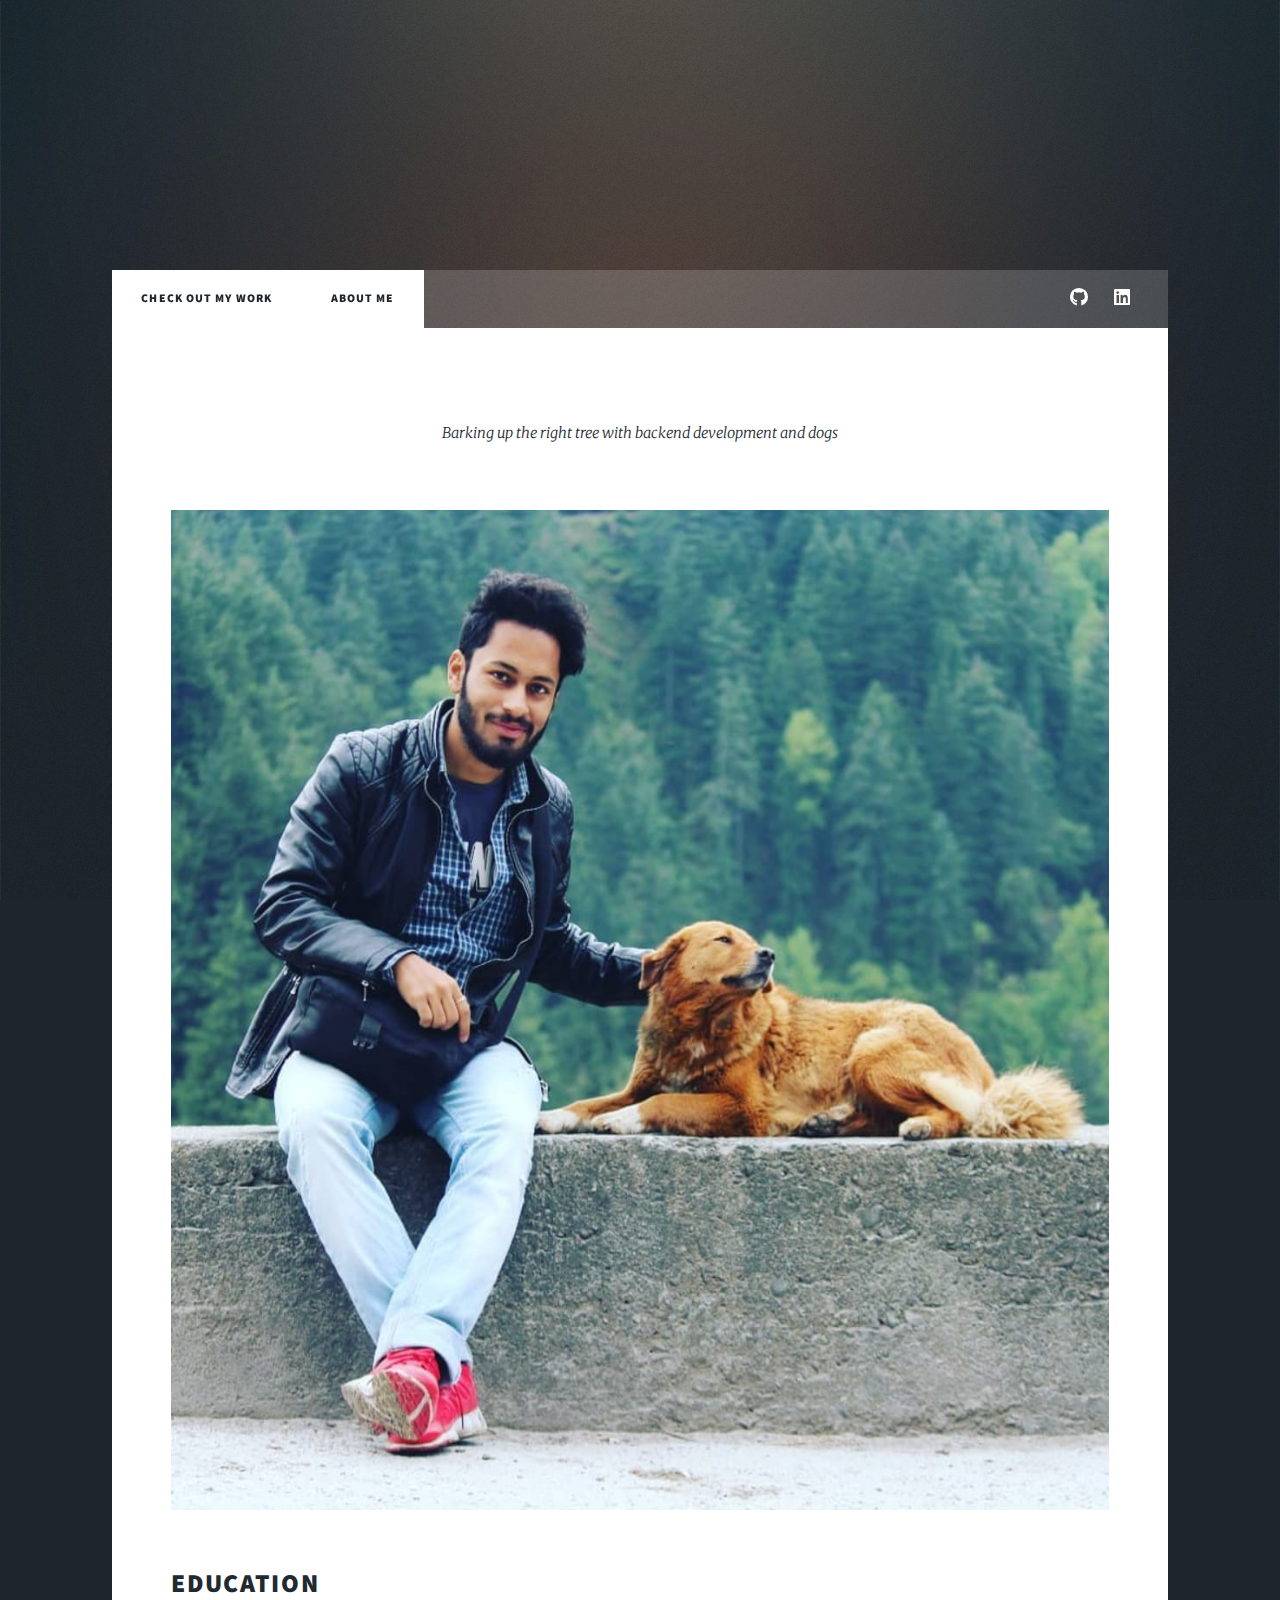
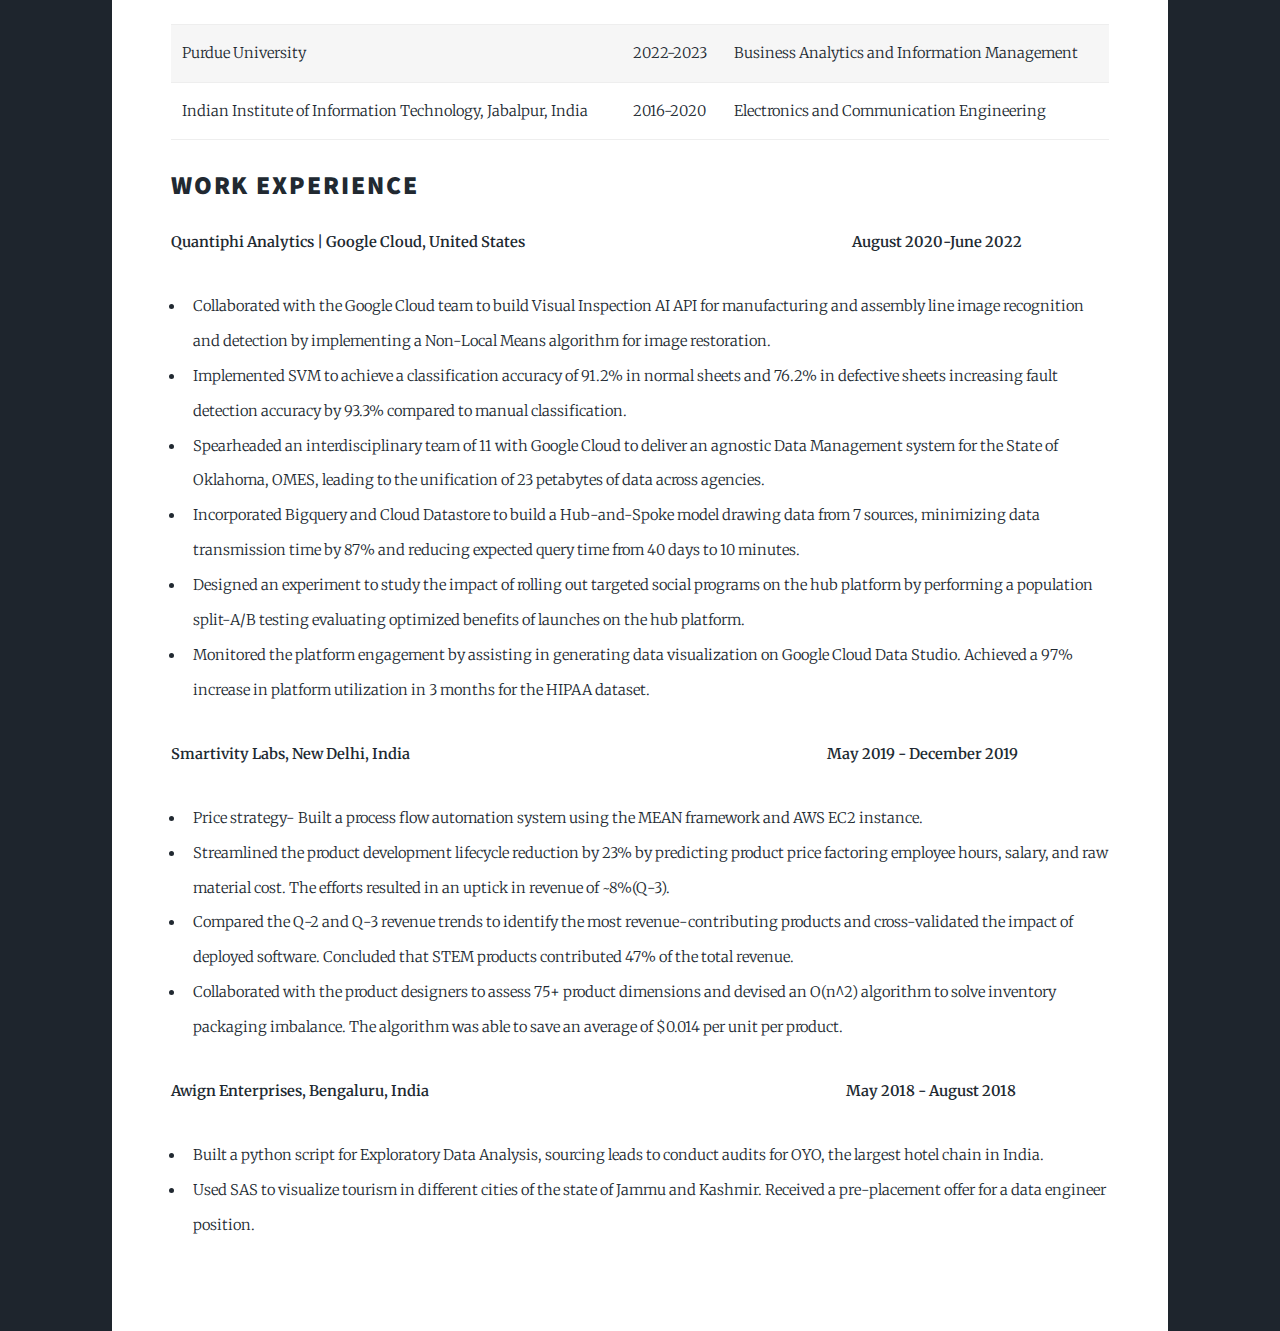
==== commit a910f5b9: "Update generic.html" ====
--- a/generic.html
+++ b/generic.html
@@ -21,7 +21,7 @@
 				<!-- Nav -->
 				<nav id="nav">
 					<ul class="links">
-						<li class="active"><a href="index.html">Check it out!</a></li>
+						<li class="active"><a href="index.html">Check out my Work</a></li>
 						<li class="active"><a href="generic.html">About Me</a></li>
 						<!-- x -->
 					</ul>
@@ -117,4 +117,4 @@
 			<script src="assets/js/main.js"></script>
 
 	</body>
-</html>+</html>
